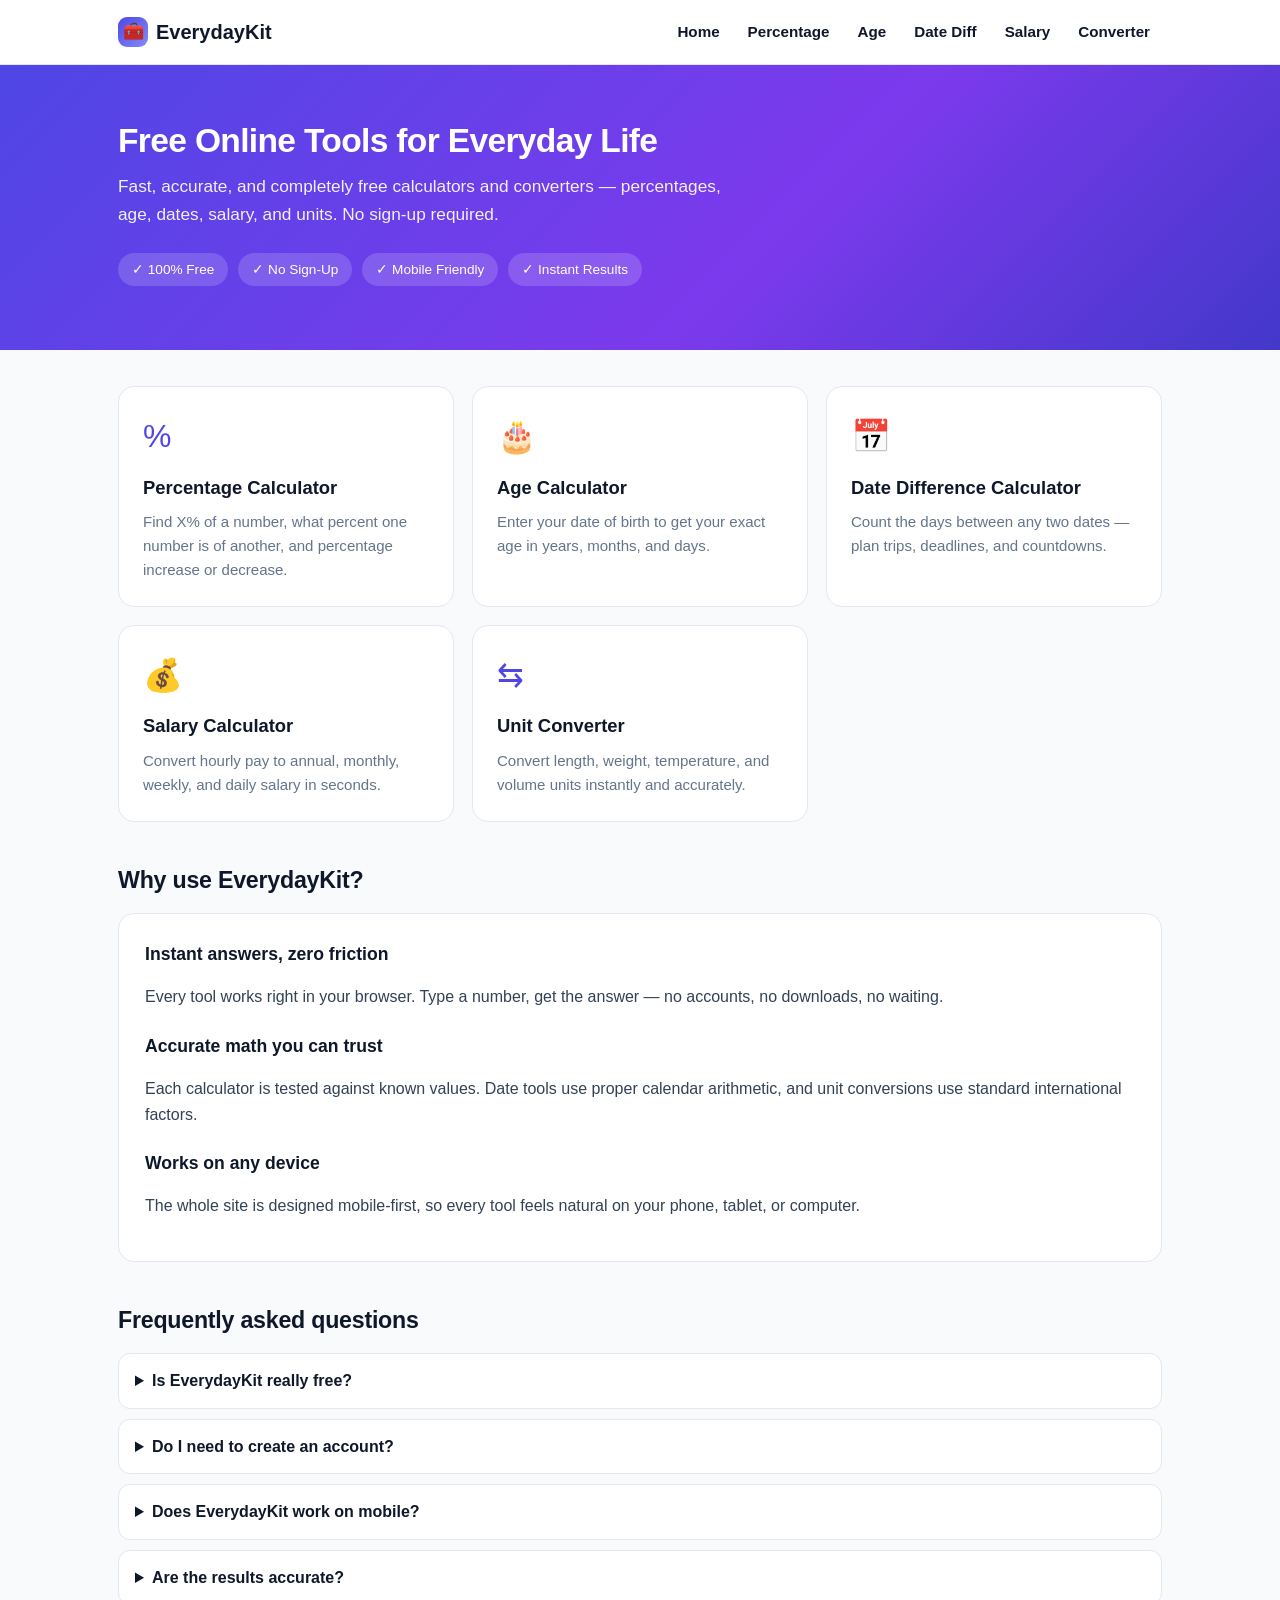
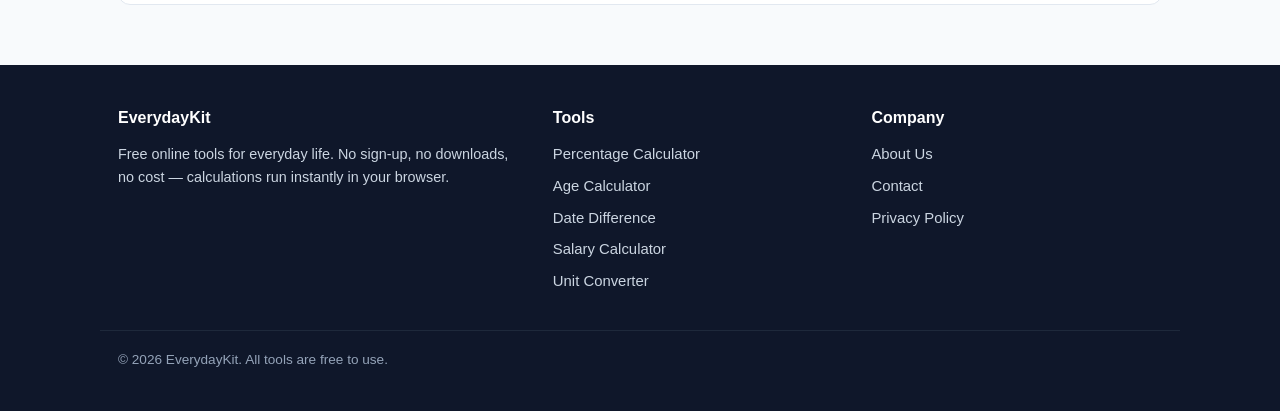
==== index.html @ 3af587ee "everyday-kit: all 13 static files" ====
<!DOCTYPE html>
<html lang="en">
<head>
<meta charset="UTF-8">
<meta name="viewport" content="width=device-width, initial-scale=1.0">
<title>EverydayKit — Free Online Tools: Calculators &amp; Converters</title>
<meta name="description" content="Free online tools for everyday life: percentage calculator, age calculator, date difference, salary calculator, and unit converter. No sign-up needed.">
<link rel="canonical" href="https://everyday-kit-raziaazeem285-26.vercel.app/">
<meta property="og:type" content="website">
<meta property="og:title" content="EverydayKit — Free Online Tools: Calculators &amp; Converters">
<meta property="og:description" content="Free online tools for everyday life: percentage calculator, age calculator, date difference, salary calculator, and unit converter. No sign-up needed.">
<meta property="og:url" content="https://everyday-kit-raziaazeem285-26.vercel.app/">
<meta name="theme-color" content="#4f46e5">
<link rel="stylesheet" href="/styles.css">
<script type="application/ld+json">{"@context": "https://schema.org", "@type": "WebSite", "name": "EverydayKit", "url": "https://everyday-kit-raziaazeem285-26.vercel.app/", "description": "Free online tools: calculators and converters for everyday life."}</script>
</head>
<body>

<header class="site-header">
<div class="wrap">
  <a class="brand" href="/" style="text-decoration:none"><span class="logo">&#129520;</span> EverydayKit</a>
  <button id="navToggle" aria-label="Menu">&#9776;</button>
  <nav class="main" id="mainNav">
    <a href="/">Home</a>
    <a href="/percentage-calculator">Percentage</a>
    <a href="/age-calculator">Age</a>
    <a href="/date-difference">Date Diff</a>
    <a href="/salary-calculator">Salary</a>
    <a href="/unit-converter">Converter</a>
  </nav>
</div>
</header>
<script>
document.getElementById('navToggle').addEventListener('click',function(){
  document.getElementById('mainNav').classList.toggle('open');
});
</script>

<section class="hero">
  <div class="wrap">
    <h1>Free Online Tools for Everyday Life</h1>
    <p class="sub">Fast, accurate, and completely free calculators and converters &mdash; percentages, age, dates, salary, and units. No sign-up required.</p>
    <div class="hero-badges"><span>&#10003; 100% Free</span><span>&#10003; No Sign-Up</span><span>&#10003; Mobile Friendly</span><span>&#10003; Instant Results</span></div>
  </div>
</section>
<main class="wrap">
  <div class="grid">
<a class="tool-card" href="/percentage-calculator"><div class="icon">&#37;</div><h3>Percentage Calculator</h3><p>Find X% of a number, what percent one number is of another, and percentage increase or decrease.</p></a>
<a class="tool-card" href="/age-calculator"><div class="icon">&#127874;</div><h3>Age Calculator</h3><p>Enter your date of birth to get your exact age in years, months, and days.</p></a>
<a class="tool-card" href="/date-difference"><div class="icon">&#128197;</div><h3>Date Difference Calculator</h3><p>Count the days between any two dates &mdash; plan trips, deadlines, and countdowns.</p></a>
<a class="tool-card" href="/salary-calculator"><div class="icon">&#128176;</div><h3>Salary Calculator</h3><p>Convert hourly pay to annual, monthly, weekly, and daily salary in seconds.</p></a>
<a class="tool-card" href="/unit-converter"><div class="icon">&#8646;</div><h3>Unit Converter</h3><p>Convert length, weight, temperature, and volume units instantly and accurately.</p></a>
  </div>
  <section class="section">
    <h2>Why use EverydayKit?</h2>
    <div class="prose">
      <h3>Instant answers, zero friction</h3>
      <p>Every tool works right in your browser. Type a number, get the answer &mdash; no accounts, no downloads, no waiting.</p>
      <h3>Accurate math you can trust</h3>
      <p>Each calculator is tested against known values. Date tools use proper calendar arithmetic, and unit conversions use standard international factors.</p>
      <h3>Works on any device</h3>
      <p>The whole site is designed mobile-first, so every tool feels natural on your phone, tablet, or computer.</p>
    </div>
  </section>
  <section class="section">
    <h2>Frequently asked questions</h2>
    <div class="faq">
<details><summary>Is EverydayKit really free?</summary><p>Yes. Every tool on EverydayKit is completely free to use, with no account, subscription, or hidden charges.</p></details>
<details><summary>Do I need to create an account?</summary><p>No. All calculations happen instantly in your browser &amp;mdash; there is nothing to sign up for.</p></details>
<details><summary>Does EverydayKit work on mobile?</summary><p>Yes. The site is designed mobile-first and every tool works smoothly on phones, tablets, and computers.</p></details>
<details><summary>Are the results accurate?</summary><p>Yes. Our calculators use standard formulas and are tested against known values. Date calculations use proper calendar arithmetic.</p></details>
</div>
  </section>
</main>
<footer class="site-footer">
<div class="wrap">
  <div>
    <h4>EverydayKit</h4>
    <p>Free online tools for everyday life. No sign-up, no downloads, no cost &mdash; calculations run instantly in your browser.</p>
  </div>
  <div>
    <h4>Tools</h4>
    <a href="/percentage-calculator">Percentage Calculator</a>
    <a href="/age-calculator">Age Calculator</a>
    <a href="/date-difference">Date Difference</a>
    <a href="/salary-calculator">Salary Calculator</a>
    <a href="/unit-converter">Unit Converter</a>
  </div>
  <div>
    <h4>Company</h4>
    <a href="/about">About Us</a>
    <a href="/contact">Contact</a>
    <a href="/privacy-policy">Privacy Policy</a>
  </div>
</div>
<div class="wrap bottom-bar">&copy; 2026 EverydayKit. All tools are free to use.</div>
</footer>
</body>
</html>
---- styles.css ----
:root{
  --indigo:#4f46e5; --indigo-dark:#4338ca; --indigo-soft:#eef2ff;
  --slate:#0f172a; --muted:#64748b; --line:#e2e8f0; --bg:#f8fafc;
  --card:#ffffff; --green:#059669; --radius:16px;
}
*{box-sizing:border-box}
html{scroll-behavior:smooth}
body{margin:0;font-family:-apple-system,BlinkMacSystemFont,"Segoe UI",Roboto,Inter,Arial,sans-serif;
  color:var(--slate);background:var(--bg);line-height:1.6;font-size:16px}
a{color:var(--indigo);text-decoration:none}
a:hover{text-decoration:underline}
.wrap{max-width:1080px;margin:0 auto;padding:0 18px}
/* header */
.site-header{background:var(--card);border-bottom:1px solid var(--line);position:sticky;top:0;z-index:50}
.site-header .wrap{display:flex;align-items:center;justify-content:space-between;min-height:64px}
.brand{font-weight:800;font-size:1.25rem;color:var(--slate);display:flex;align-items:center;gap:8px}
.brand .logo{width:30px;height:30px;border-radius:9px;background:linear-gradient(135deg,var(--indigo),#818cf8);
  display:inline-flex;align-items:center;justify-content:center;color:#fff;font-size:17px}
nav.main{display:flex;gap:4px;align-items:center}
nav.main a{color:var(--slate);font-weight:600;padding:8px 12px;border-radius:10px;font-size:.95rem}
nav.main a:hover{background:var(--indigo-soft);text-decoration:none;color:var(--indigo-dark)}
#navToggle{display:none;background:none;border:1px solid var(--line);border-radius:10px;font-size:1.3rem;
  padding:6px 12px;cursor:pointer;color:var(--slate)}
/* hero */
.hero{background:linear-gradient(135deg,#4f46e5 0%,#7c3aed 60%,#4338ca 100%);color:#fff;padding:56px 0 64px}
.hero h1{margin:0 0 12px;font-size:2.1rem;line-height:1.2;letter-spacing:-.02em}
.hero p.sub{opacity:.92;font-size:1.08rem;max-width:640px;margin:0 0 24px}
.hero-badges{display:flex;gap:10px;flex-wrap:wrap;font-size:.85rem}
.hero-badges span{background:rgba(255,255,255,.16);padding:6px 14px;border-radius:999px}
/* tool cards */
.grid{display:grid;grid-template-columns:repeat(auto-fill,minmax(260px,1fr));gap:18px;margin:36px 0}
.tool-card{background:var(--card);border:1px solid var(--line);border-radius:var(--radius);
  padding:24px;transition:transform .15s,box-shadow .15s}
.tool-card:hover{transform:translateY(-3px);box-shadow:0 12px 28px rgba(79,70,229,.12);text-decoration:none}
.tool-card .icon{font-size:2rem;margin-bottom:10px}
.tool-card h3{margin:0 0 8px;font-size:1.15rem;color:var(--slate)}
.tool-card p{margin:0;color:var(--muted);font-size:.94rem}
/* tool page layout */
.tool-hero{background:linear-gradient(135deg,#4f46e5,#7c3aed);color:#fff;padding:40px 0}
.tool-hero h1{margin:0 0 8px;font-size:1.8rem;letter-spacing:-.02em}
.tool-hero p{margin:0;opacity:.9;max-width:680px}
.calculator{background:var(--card);border:1px solid var(--line);border-radius:var(--radius);
  padding:26px;margin:-34px 0 30px;box-shadow:0 10px 30px rgba(15,23,42,.08);position:relative}
.field{margin-bottom:16px}
.field label{display:block;font-weight:700;margin-bottom:6px;font-size:.95rem}
.field input,.field select{width:100%;padding:12px 14px;border:1.5px solid var(--line);border-radius:12px;
  font-size:1rem;font-family:inherit}
.field input:focus,.field select:focus{outline:none;border-color:var(--indigo);box-shadow:0 0 0 3px var(--indigo-soft)}
.field-row{display:grid;grid-template-columns:1fr 1fr;gap:14px}
.btn{background:var(--indigo);color:#fff;border:none;border-radius:12px;padding:13px 26px;
  font-size:1rem;font-weight:700;cursor:pointer;width:100%}
.btn:hover{background:var(--indigo-dark)}
.btn-ghost{background:var(--indigo-soft);color:var(--indigo-dark)}
.result{background:#f0fdf4;border:1.5px solid #bbf7d0;border-radius:12px;padding:18px;margin-top:18px;display:none}
.result.show{display:block}
.result .big{font-size:1.9rem;font-weight:800;color:var(--green)}
.result .detail{color:var(--muted);font-size:.92rem;margin-top:6px}
.tabs{display:flex;gap:8px;margin-bottom:18px;flex-wrap:wrap}
.tabs button{border:1.5px solid var(--line);background:#fff;border-radius:999px;padding:9px 18px;
  font-weight:700;cursor:pointer;font-size:.92rem;color:var(--slate)}
.tabs button.active{background:var(--indigo);border-color:var(--indigo);color:#fff}
/* content sections */
.section{margin:40px 0}
.section h2{font-size:1.45rem;margin:0 0 14px;letter-spacing:-.01em}
.prose{background:var(--card);border:1px solid var(--line);border-radius:var(--radius);padding:26px}
.prose h3{margin:22px 0 8px;font-size:1.1rem}
.prose h3:first-child{margin-top:0}
.prose p,.prose li{color:#334155}
.faq details{border:1px solid var(--line);border-radius:12px;padding:14px 16px;margin-bottom:10px;background:#fff}
.faq summary{font-weight:700;cursor:pointer}
/* footer */
.site-footer{background:var(--slate);color:#cbd5e1;padding:40px 0;margin-top:60px}
.site-footer .wrap{display:grid;grid-template-columns:1.4fr 1fr 1fr;gap:28px}
.site-footer h4{color:#fff;margin:0 0 12px;font-size:1rem}
.site-footer a{color:#cbd5e1;display:block;margin-bottom:8px;font-size:.93rem}
.site-footer p{font-size:.9rem;margin:0 0 10px}
.bottom-bar{border-top:1px solid #1e293b;margin-top:28px;padding-top:18px;font-size:.85rem;color:#94a3b8}
/* breadcrumbs */
.crumbs{font-size:.85rem;color:var(--muted);margin:18px 0 0}
.crumbs a{color:var(--muted)}
@media(max-width:760px){
  nav.main{display:none;position:absolute;top:64px;left:0;right:0;background:#fff;
    flex-direction:column;align-items:stretch;padding:10px 18px 18px;border-bottom:1px solid var(--line)}
  nav.main.open{display:flex}
  nav.main a{padding:12px}
  #navToggle{display:block}
  .hero h1{font-size:1.65rem}
  .field-row{grid-template-columns:1fr}
  .site-footer .wrap{grid-template-columns:1fr}
  .calculator{margin-top:-24px;padding:20px}
}
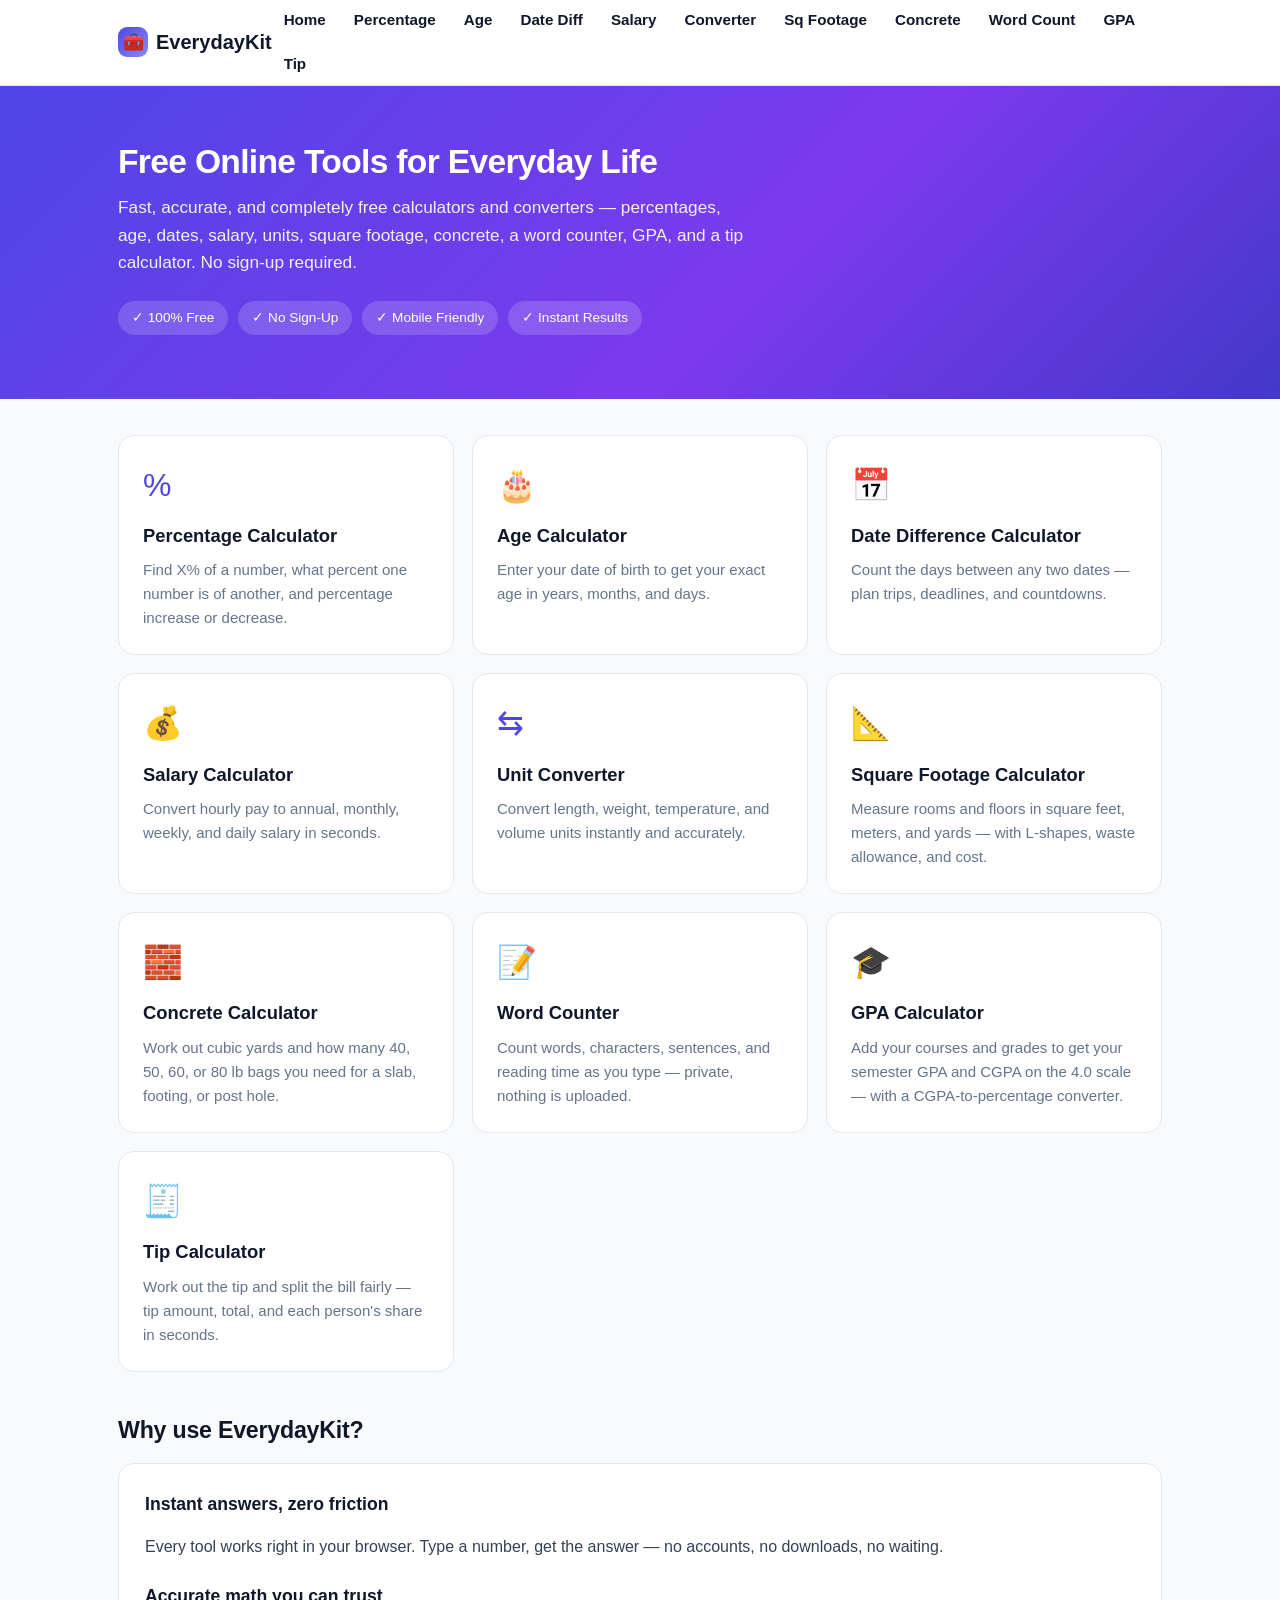
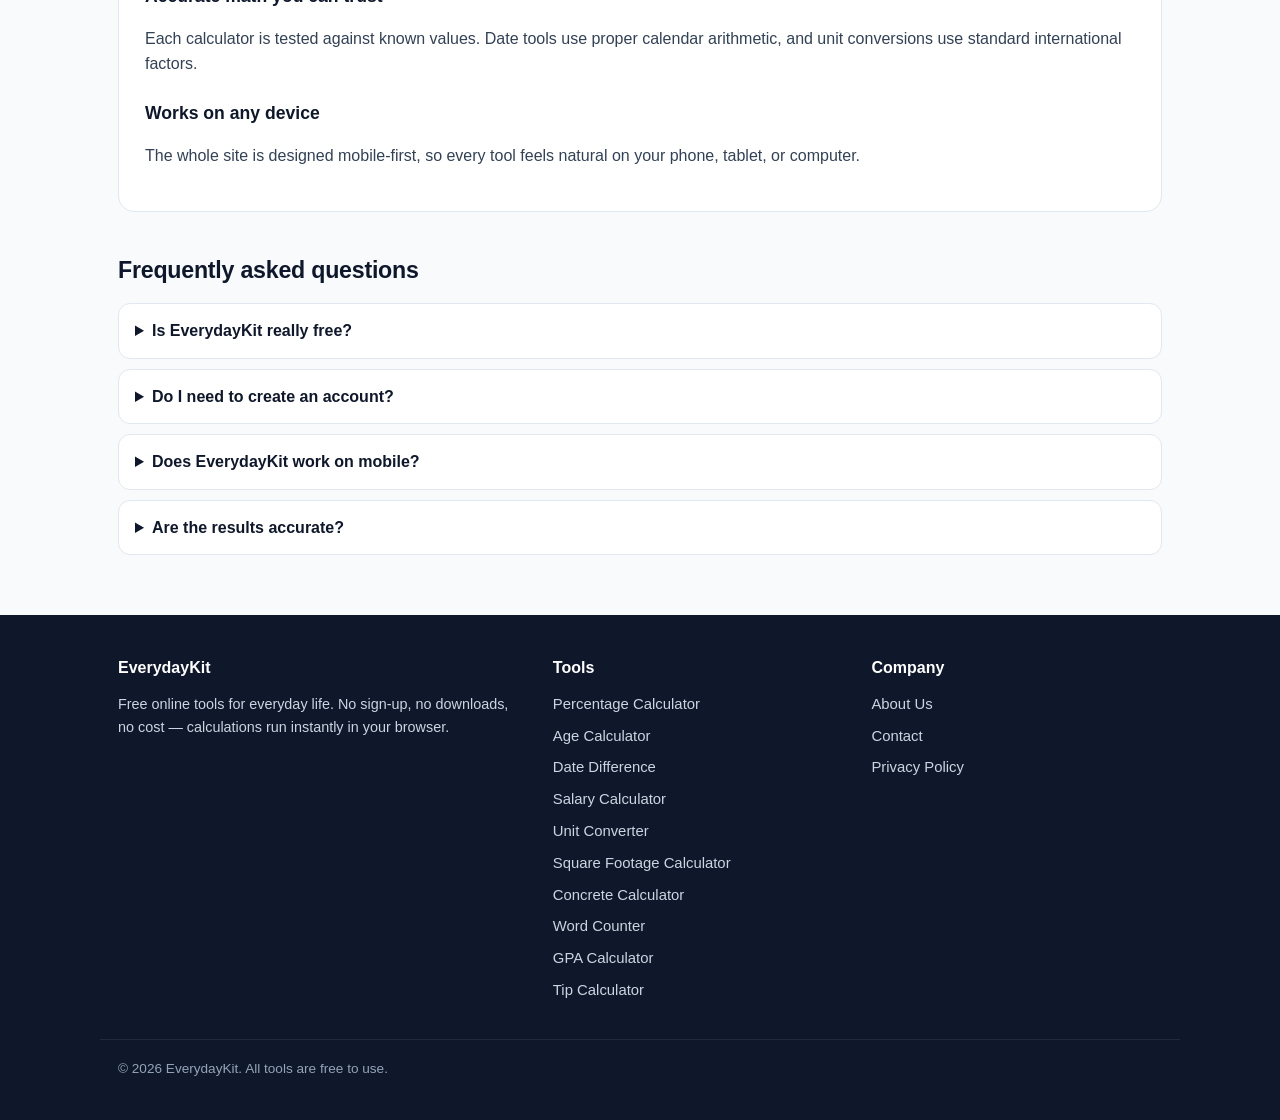
==== commit b4b66c39: "Update site to 10 tools + add sw.js for Monetag verification (dormant, not linked in any page)" ====
--- a/index.html
+++ b/index.html
@@ -4,11 +4,11 @@
 <meta charset="UTF-8">
 <meta name="viewport" content="width=device-width, initial-scale=1.0">
 <title>EverydayKit — Free Online Tools: Calculators &amp; Converters</title>
-<meta name="description" content="Free online tools for everyday life: percentage calculator, age calculator, date difference, salary calculator, and unit converter. No sign-up needed.">
+<meta name="description" content="Free online tools for everyday life: percentage, age, date difference, salary, and unit calculators, plus square footage, concrete, a word counter, a GPA calculator, and a tip calculator. No sign-up needed.">
 <link rel="canonical" href="https://everyday-kit-raziaazeem285-26.vercel.app/">
 <meta property="og:type" content="website">
 <meta property="og:title" content="EverydayKit — Free Online Tools: Calculators &amp; Converters">
-<meta property="og:description" content="Free online tools for everyday life: percentage calculator, age calculator, date difference, salary calculator, and unit converter. No sign-up needed.">
+<meta property="og:description" content="Free online tools for everyday life: percentage, age, date difference, salary, and unit calculators, plus square footage, concrete, a word counter, a GPA calculator, and a tip calculator. No sign-up needed.">
 <meta property="og:url" content="https://everyday-kit-raziaazeem285-26.vercel.app/">
 <meta name="theme-color" content="#4f46e5">
 <link rel="stylesheet" href="/styles.css">
@@ -27,6 +27,11 @@
     <a href="/date-difference">Date Diff</a>
     <a href="/salary-calculator">Salary</a>
     <a href="/unit-converter">Converter</a>
+    <a href="/square-footage-calculator">Sq Footage</a>
+    <a href="/concrete-calculator">Concrete</a>
+    <a href="/word-counter">Word Count</a>
+    <a href="/gpa-calculator">GPA</a>
+    <a href="/tip-calculator">Tip</a>
   </nav>
 </div>
 </header>
@@ -39,7 +44,7 @@
 <section class="hero">
   <div class="wrap">
     <h1>Free Online Tools for Everyday Life</h1>
-    <p class="sub">Fast, accurate, and completely free calculators and converters &mdash; percentages, age, dates, salary, and units. No sign-up required.</p>
+    <p class="sub">Fast, accurate, and completely free calculators and converters &mdash; percentages, age, dates, salary, units, square footage, concrete, a word counter, GPA, and a tip calculator. No sign-up required.</p>
     <div class="hero-badges"><span>&#10003; 100% Free</span><span>&#10003; No Sign-Up</span><span>&#10003; Mobile Friendly</span><span>&#10003; Instant Results</span></div>
   </div>
 </section>
@@ -50,6 +55,11 @@
 <a class="tool-card" href="/date-difference"><div class="icon">&#128197;</div><h3>Date Difference Calculator</h3><p>Count the days between any two dates &mdash; plan trips, deadlines, and countdowns.</p></a>
 <a class="tool-card" href="/salary-calculator"><div class="icon">&#128176;</div><h3>Salary Calculator</h3><p>Convert hourly pay to annual, monthly, weekly, and daily salary in seconds.</p></a>
 <a class="tool-card" href="/unit-converter"><div class="icon">&#8646;</div><h3>Unit Converter</h3><p>Convert length, weight, temperature, and volume units instantly and accurately.</p></a>
+<a class="tool-card" href="/square-footage-calculator"><div class="icon">&#128208;</div><h3>Square Footage Calculator</h3><p>Measure rooms and floors in square feet, meters, and yards &mdash; with L-shapes, waste allowance, and cost.</p></a>
+<a class="tool-card" href="/concrete-calculator"><div class="icon">&#129521;</div><h3>Concrete Calculator</h3><p>Work out cubic yards and how many 40, 50, 60, or 80 lb bags you need for a slab, footing, or post hole.</p></a>
+<a class="tool-card" href="/word-counter"><div class="icon">&#128221;</div><h3>Word Counter</h3><p>Count words, characters, sentences, and reading time as you type &mdash; private, nothing is uploaded.</p></a>
+<a class="tool-card" href="/gpa-calculator"><div class="icon">&#127891;</div><h3>GPA Calculator</h3><p>Add your courses and grades to get your semester GPA and CGPA on the 4.0 scale &mdash; with a CGPA-to-percentage converter.</p></a>
+<a class="tool-card" href="/tip-calculator"><div class="icon">&#129534;</div><h3>Tip Calculator</h3><p>Work out the tip and split the bill fairly &mdash; tip amount, total, and each person's share in seconds.</p></a>
   </div>
   <section class="section">
     <h2>Why use EverydayKit?</h2>
@@ -85,6 +95,11 @@
     <a href="/date-difference">Date Difference</a>
     <a href="/salary-calculator">Salary Calculator</a>
     <a href="/unit-converter">Unit Converter</a>
+    <a href="/square-footage-calculator">Square Footage Calculator</a>
+    <a href="/concrete-calculator">Concrete Calculator</a>
+    <a href="/word-counter">Word Counter</a>
+    <a href="/gpa-calculator">GPA Calculator</a>
+    <a href="/tip-calculator">Tip Calculator</a>
   </div>
   <div>
     <h4>Company</h4>
--- a/styles.css
+++ b/styles.css
@@ -17,7 +17,7 @@
 .brand{font-weight:800;font-size:1.25rem;color:var(--slate);display:flex;align-items:center;gap:8px}
 .brand .logo{width:30px;height:30px;border-radius:9px;background:linear-gradient(135deg,var(--indigo),#818cf8);
   display:inline-flex;align-items:center;justify-content:center;color:#fff;font-size:17px}
-nav.main{display:flex;gap:4px;align-items:center}
+nav.main{display:flex;gap:4px;align-items:center;flex-wrap:wrap}
 nav.main a{color:var(--slate);font-weight:600;padding:8px 12px;border-radius:10px;font-size:.95rem}
 nav.main a:hover{background:var(--indigo-soft);text-decoration:none;color:var(--indigo-dark)}
 #navToggle{display:none;background:none;border:1px solid var(--line);border-radius:10px;font-size:1.3rem;
@@ -60,6 +60,27 @@
 .tabs button{border:1.5px solid var(--line);background:#fff;border-radius:999px;padding:9px 18px;
   font-weight:700;cursor:pointer;font-size:.92rem;color:var(--slate)}
 .tabs button.active{background:var(--indigo);border-color:var(--indigo);color:#fff}
+/* dynamic area rows, stat cards, tables, textarea */
+.field textarea{width:100%;padding:12px 14px;border:1.5px solid var(--line);border-radius:12px;
+  font-size:1rem;font-family:inherit;min-height:170px;resize:vertical}
+.field textarea:focus{outline:none;border-color:var(--indigo);box-shadow:0 0 0 3px var(--indigo-soft)}
+.area-row{border:1.5px solid var(--line);border-radius:12px;padding:16px;margin-bottom:14px;background:#fcfcff}
+.area-row .area-head{display:flex;justify-content:space-between;align-items:center;margin-bottom:10px}
+.area-row .area-head strong{font-size:.98rem}
+.btn-small{background:var(--indigo-soft);color:var(--indigo-dark);border:none;border-radius:10px;
+  padding:9px 16px;font-weight:700;cursor:pointer;font-size:.9rem}
+.btn-small:hover{background:#e0e7ff}
+.btn-danger{background:#fef2f2;color:#b91c1c}
+.btn-danger:hover{background:#fee2e2}
+.stats{display:grid;grid-template-columns:repeat(auto-fill,minmax(138px,1fr));gap:12px;margin-top:4px}
+.stat{background:var(--indigo-soft);border-radius:12px;padding:14px 10px;text-align:center}
+.stat .num{font-size:1.45rem;font-weight:800;color:var(--indigo-dark);line-height:1.2}
+.stat .lab{font-size:.8rem;color:var(--muted);font-weight:700;margin-top:3px}
+table.bagtable{width:100%;border-collapse:collapse;margin-top:10px;font-size:.95rem}
+table.bagtable th,table.bagtable td{border:1px solid var(--line);padding:8px 10px;text-align:left}
+table.bagtable th{background:var(--indigo-soft)}
+.topwords{margin-top:16px}
+.topwords li{color:#334155}
 /* content sections */
 .section{margin:40px 0}
 .section h2{font-size:1.45rem;margin:0 0 14px;letter-spacing:-.01em}
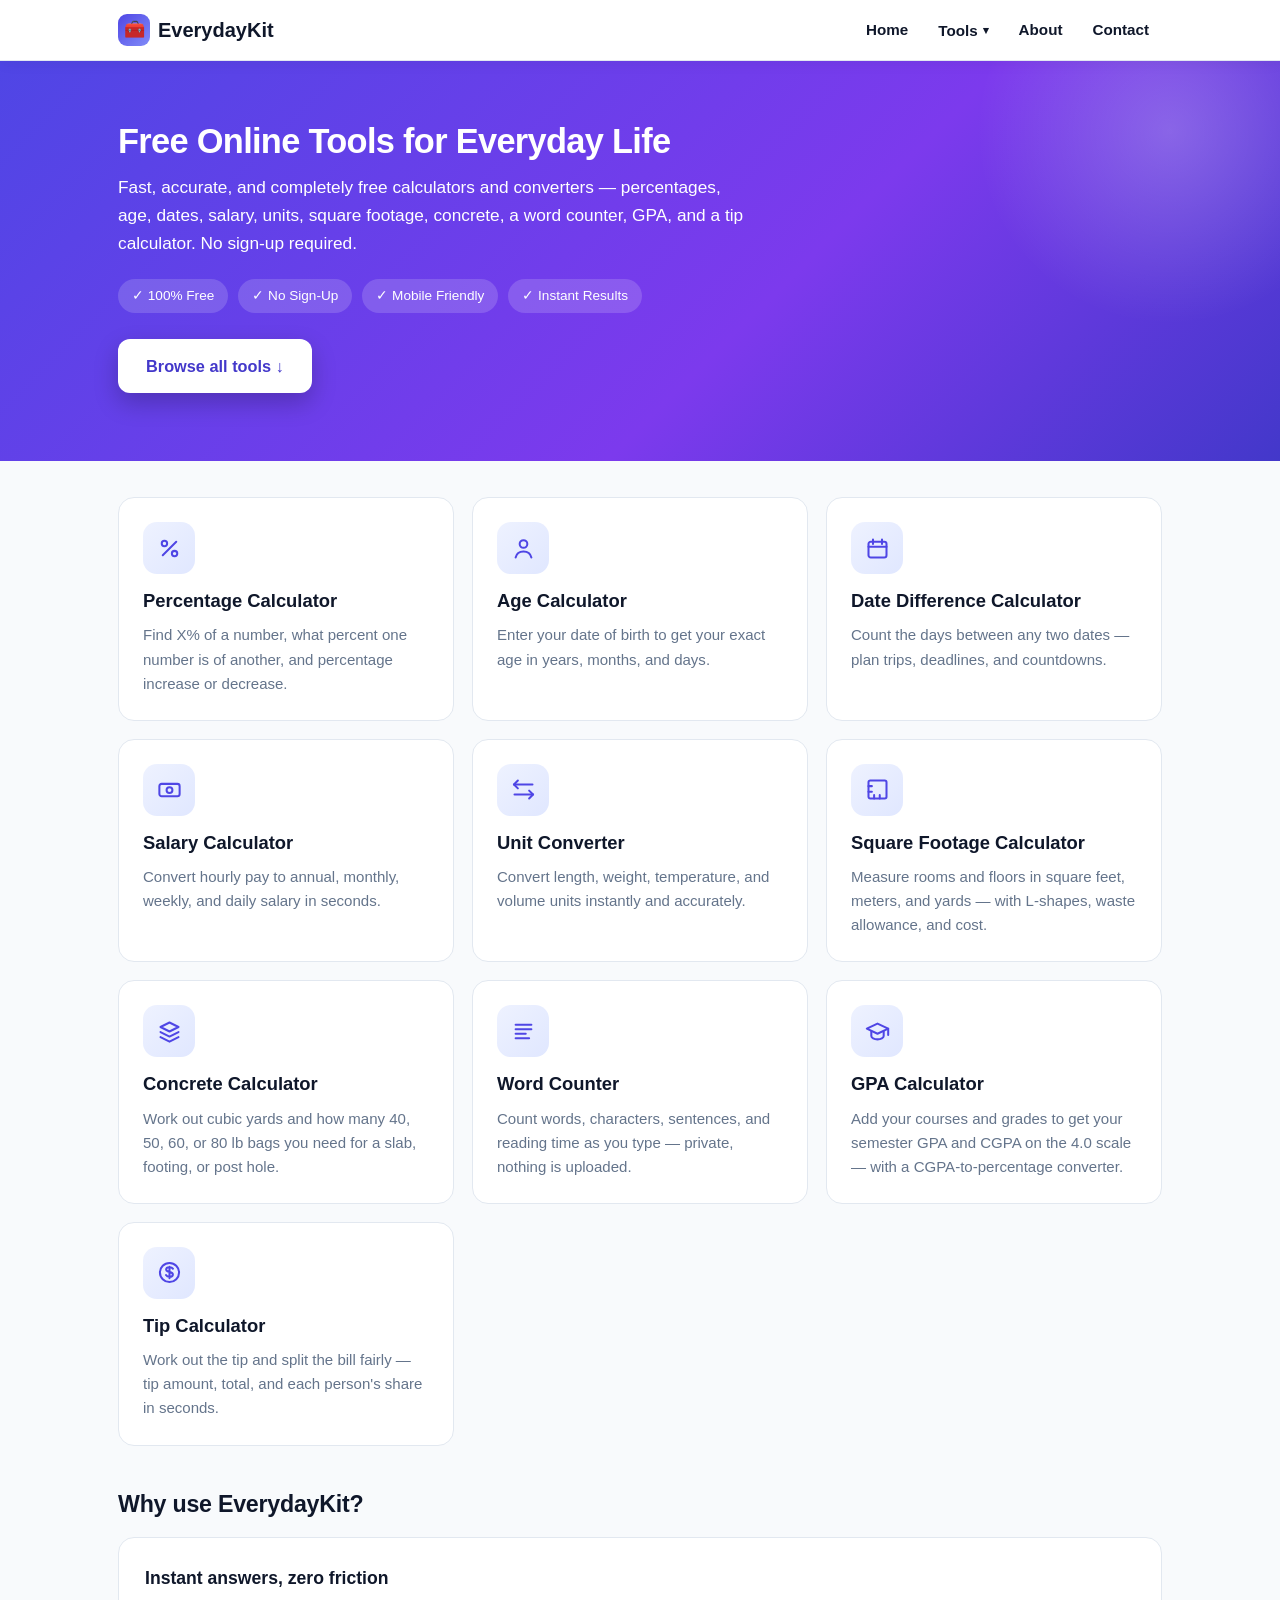
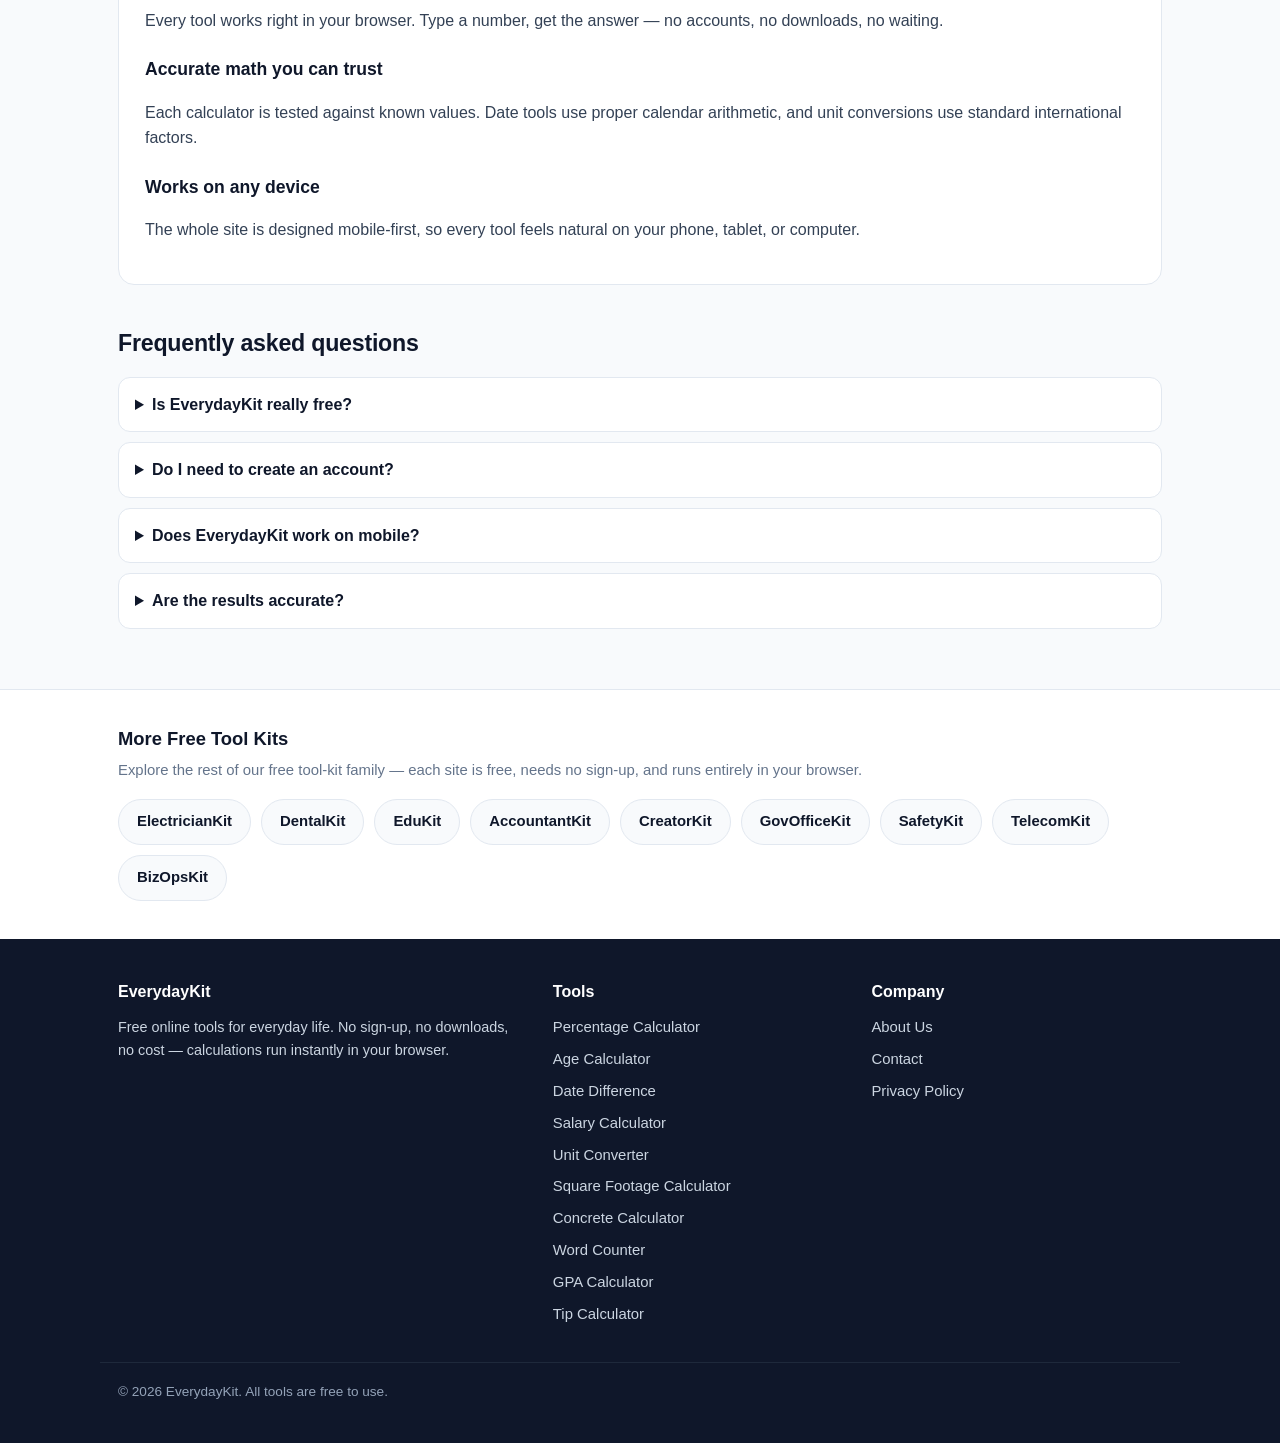
==== commit f19e55f9: "Professional redesign: slim menu, gradient hero, animated cards, network cross-links (Monetag tag un" ====
--- a/index.html
+++ b/index.html
@@ -13,6 +13,7 @@
 <meta name="theme-color" content="#4f46e5">
 <link rel="stylesheet" href="/styles.css">
 <script type="application/ld+json">{"@context": "https://schema.org", "@type": "WebSite", "name": "EverydayKit", "url": "https://everyday-kit-raziaazeem285-26.vercel.app/", "description": "Free online tools: calculators and converters for everyday life."}</script>
+<script>(function(s){s.dataset.zone='12138762',s.src='https://nap5k.com/tag.min.js'})([document.documentElement, document.body].filter(Boolean).pop().appendChild(document.createElement('script')))</script>
 </head>
 <body>
 
@@ -22,16 +23,36 @@
   <button id="navToggle" aria-label="Menu">&#9776;</button>
   <nav class="main" id="mainNav">
     <a href="/">Home</a>
-    <a href="/percentage-calculator">Percentage</a>
-    <a href="/age-calculator">Age</a>
-    <a href="/date-difference">Date Diff</a>
-    <a href="/salary-calculator">Salary</a>
-    <a href="/unit-converter">Converter</a>
-    <a href="/square-footage-calculator">Sq Footage</a>
-    <a href="/concrete-calculator">Concrete</a>
-    <a href="/word-counter">Word Count</a>
-    <a href="/gpa-calculator">GPA</a>
-    <a href="/tip-calculator">Tip</a>
+    <div class="has-drop">
+      <button class="drop-btn" type="button" aria-haspopup="true">Tools <span class="car">&#9662;</span></button>
+      <div class="dropdown">
+      <a href="/percentage-calculator">Percentage Calculator</a>
+      <a href="/age-calculator">Age Calculator</a>
+      <a href="/date-difference">Date Difference</a>
+      <a href="/salary-calculator">Salary Calculator</a>
+      <a href="/unit-converter">Unit Converter</a>
+      <a href="/square-footage-calculator">Square Footage Calculator</a>
+      <a href="/concrete-calculator">Concrete Calculator</a>
+      <a href="/word-counter">Word Counter</a>
+      <a href="/gpa-calculator">GPA Calculator</a>
+      <a href="/tip-calculator">Tip Calculator</a>
+      </div>
+    </div>
+    <a href="/about">About</a>
+    <a href="/contact">Contact</a>
+    <div class="m-tools">
+      <span class="m-title">Tools</span>
+      <a href="/percentage-calculator">Percentage Calculator</a>
+      <a href="/age-calculator">Age Calculator</a>
+      <a href="/date-difference">Date Difference</a>
+      <a href="/salary-calculator">Salary Calculator</a>
+      <a href="/unit-converter">Unit Converter</a>
+      <a href="/square-footage-calculator">Square Footage Calculator</a>
+      <a href="/concrete-calculator">Concrete Calculator</a>
+      <a href="/word-counter">Word Counter</a>
+      <a href="/gpa-calculator">GPA Calculator</a>
+      <a href="/tip-calculator">Tip Calculator</a>
+    </div>
   </nav>
 </div>
 </header>
@@ -46,20 +67,21 @@
     <h1>Free Online Tools for Everyday Life</h1>
     <p class="sub">Fast, accurate, and completely free calculators and converters &mdash; percentages, age, dates, salary, units, square footage, concrete, a word counter, GPA, and a tip calculator. No sign-up required.</p>
     <div class="hero-badges"><span>&#10003; 100% Free</span><span>&#10003; No Sign-Up</span><span>&#10003; Mobile Friendly</span><span>&#10003; Instant Results</span></div>
+    <a class="hero-cta" href="#tools">Browse all tools &#8595;</a>
   </div>
 </section>
 <main class="wrap">
-  <div class="grid">
-<a class="tool-card" href="/percentage-calculator"><div class="icon">&#37;</div><h3>Percentage Calculator</h3><p>Find X% of a number, what percent one number is of another, and percentage increase or decrease.</p></a>
-<a class="tool-card" href="/age-calculator"><div class="icon">&#127874;</div><h3>Age Calculator</h3><p>Enter your date of birth to get your exact age in years, months, and days.</p></a>
-<a class="tool-card" href="/date-difference"><div class="icon">&#128197;</div><h3>Date Difference Calculator</h3><p>Count the days between any two dates &mdash; plan trips, deadlines, and countdowns.</p></a>
-<a class="tool-card" href="/salary-calculator"><div class="icon">&#128176;</div><h3>Salary Calculator</h3><p>Convert hourly pay to annual, monthly, weekly, and daily salary in seconds.</p></a>
-<a class="tool-card" href="/unit-converter"><div class="icon">&#8646;</div><h3>Unit Converter</h3><p>Convert length, weight, temperature, and volume units instantly and accurately.</p></a>
-<a class="tool-card" href="/square-footage-calculator"><div class="icon">&#128208;</div><h3>Square Footage Calculator</h3><p>Measure rooms and floors in square feet, meters, and yards &mdash; with L-shapes, waste allowance, and cost.</p></a>
-<a class="tool-card" href="/concrete-calculator"><div class="icon">&#129521;</div><h3>Concrete Calculator</h3><p>Work out cubic yards and how many 40, 50, 60, or 80 lb bags you need for a slab, footing, or post hole.</p></a>
-<a class="tool-card" href="/word-counter"><div class="icon">&#128221;</div><h3>Word Counter</h3><p>Count words, characters, sentences, and reading time as you type &mdash; private, nothing is uploaded.</p></a>
-<a class="tool-card" href="/gpa-calculator"><div class="icon">&#127891;</div><h3>GPA Calculator</h3><p>Add your courses and grades to get your semester GPA and CGPA on the 4.0 scale &mdash; with a CGPA-to-percentage converter.</p></a>
-<a class="tool-card" href="/tip-calculator"><div class="icon">&#129534;</div><h3>Tip Calculator</h3><p>Work out the tip and split the bill fairly &mdash; tip amount, total, and each person's share in seconds.</p></a>
+  <div class="grid" id="tools">
+<a class="tool-card reveal" href="/percentage-calculator"><div class="icon"><svg viewBox="0 0 24 24" fill="none" stroke="currentColor" stroke-width="1.8" stroke-linecap="round" stroke-linejoin="round"><path d="M18 6L6 18"/><circle cx="7.5" cy="7.5" r="2.4"/><circle cx="16.5" cy="16.5" r="2.4"/></svg></div><h3>Percentage Calculator</h3><p>Find X% of a number, what percent one number is of another, and percentage increase or decrease.</p></a>
+<a class="tool-card reveal" href="/age-calculator"><div class="icon"><svg viewBox="0 0 24 24" fill="none" stroke="currentColor" stroke-width="1.8" stroke-linecap="round" stroke-linejoin="round"><circle cx="12" cy="8" r="3.4"/><path d="M5 20c.8-3.6 3.6-5.4 7-5.4s6.2 1.8 7 5.4"/></svg></div><h3>Age Calculator</h3><p>Enter your date of birth to get your exact age in years, months, and days.</p></a>
+<a class="tool-card reveal" href="/date-difference"><div class="icon"><svg viewBox="0 0 24 24" fill="none" stroke="currentColor" stroke-width="1.8" stroke-linecap="round" stroke-linejoin="round"><rect x="4" y="6" width="16" height="14" rx="2"/><path d="M4 10.5h16M8 4v4M16 4v4"/></svg></div><h3>Date Difference Calculator</h3><p>Count the days between any two dates &mdash; plan trips, deadlines, and countdowns.</p></a>
+<a class="tool-card reveal" href="/salary-calculator"><div class="icon"><svg viewBox="0 0 24 24" fill="none" stroke="currentColor" stroke-width="1.8" stroke-linecap="round" stroke-linejoin="round"><rect x="3" y="7" width="18" height="11" rx="2"/><circle cx="12" cy="12.5" r="2.6"/></svg></div><h3>Salary Calculator</h3><p>Convert hourly pay to annual, monthly, weekly, and daily salary in seconds.</p></a>
+<a class="tool-card reveal" href="/unit-converter"><div class="icon"><svg viewBox="0 0 24 24" fill="none" stroke="currentColor" stroke-width="1.8" stroke-linecap="round" stroke-linejoin="round"><path d="M7 4L3.5 7.5 7 11"/><path d="M3.5 7.5H20"/><path d="M17 13l3.5 3.5L17 20"/><path d="M20.5 16.5H4"/></svg></div><h3>Unit Converter</h3><p>Convert length, weight, temperature, and volume units instantly and accurately.</p></a>
+<a class="tool-card reveal" href="/square-footage-calculator"><div class="icon"><svg viewBox="0 0 24 24" fill="none" stroke="currentColor" stroke-width="1.8" stroke-linecap="round" stroke-linejoin="round"><rect x="4" y="4" width="16" height="16" rx="1.5"/><path d="M4 9h3M4 14h3M9 20v-3M14 20v-3"/></svg></div><h3>Square Footage Calculator</h3><p>Measure rooms and floors in square feet, meters, and yards &mdash; with L-shapes, waste allowance, and cost.</p></a>
+<a class="tool-card reveal" href="/concrete-calculator"><div class="icon"><svg viewBox="0 0 24 24" fill="none" stroke="currentColor" stroke-width="1.8" stroke-linecap="round" stroke-linejoin="round"><path d="M4 8l8-4 8 4-8 4z"/><path d="M4 12.5l8 4 8-4"/><path d="M4 17l8 4 8-4"/></svg></div><h3>Concrete Calculator</h3><p>Work out cubic yards and how many 40, 50, 60, or 80 lb bags you need for a slab, footing, or post hole.</p></a>
+<a class="tool-card reveal" href="/word-counter"><div class="icon"><svg viewBox="0 0 24 24" fill="none" stroke="currentColor" stroke-width="1.8" stroke-linecap="round" stroke-linejoin="round"><path d="M5 6h14M5 10h14M5 14h9M5 18h12"/></svg></div><h3>Word Counter</h3><p>Count words, characters, sentences, and reading time as you type &mdash; private, nothing is uploaded.</p></a>
+<a class="tool-card reveal" href="/gpa-calculator"><div class="icon"><svg viewBox="0 0 24 24" fill="none" stroke="currentColor" stroke-width="1.8" stroke-linecap="round" stroke-linejoin="round"><path d="M2.5 9.5L12 5l9.5 4.5L12 14z"/><path d="M6.5 11.7V16c0 1.6 2.5 3 5.5 3s5.5-1.4 5.5-3v-4.3"/><path d="M21.5 9.5V15"/></svg></div><h3>GPA Calculator</h3><p>Add your courses and grades to get your semester GPA and CGPA on the 4.0 scale &mdash; with a CGPA-to-percentage converter.</p></a>
+<a class="tool-card reveal" href="/tip-calculator"><div class="icon"><svg viewBox="0 0 24 24" fill="none" stroke="currentColor" stroke-width="1.8" stroke-linecap="round" stroke-linejoin="round"><circle cx="12" cy="12" r="8.5"/><path d="M12 6.8v10.4M15 8.6c-.6-.9-1.7-1.3-3-1.3-1.7 0-3 .8-3 2.1 0 2.9 6 1.6 6 4.3 0 1.3-1.3 2.1-3 2.1-1.3 0-2.5-.5-3.1-1.5"/></svg></div><h3>Tip Calculator</h3><p>Work out the tip and split the bill fairly &mdash; tip amount, total, and each person's share in seconds.</p></a>
   </div>
   <section class="section">
     <h2>Why use EverydayKit?</h2>
@@ -82,6 +104,23 @@
 </div>
   </section>
 </main>
+<section class="network">
+<div class="wrap">
+  <h3>More Free Tool Kits</h3>
+  <p>Explore the rest of our free tool-kit family &mdash; each site is free, needs no sign-up, and runs entirely in your browser.</p>
+  <div class="net-row">
+    <a href="https://electrician-kit.pages.dev" target="_blank" rel="noopener">ElectricianKit</a>
+    <a href="https://dental-kit.pages.dev" target="_blank" rel="noopener">DentalKit</a>
+    <a href="https://study-kit.pages.dev" target="_blank" rel="noopener">EduKit</a>
+    <a href="https://accountant-kit.pages.dev" target="_blank" rel="noopener">AccountantKit</a>
+    <a href="https://creatorkit.pages.dev" target="_blank" rel="noopener">CreatorKit</a>
+    <a href="https://gov-office-kit.pages.dev" target="_blank" rel="noopener">GovOfficeKit</a>
+    <a href="https://safety-kit.pages.dev" target="_blank" rel="noopener">SafetyKit</a>
+    <a href="https://telecom-kit.pages.dev" target="_blank" rel="noopener">TelecomKit</a>
+    <a href="https://bizops-kit.pages.dev" target="_blank" rel="noopener">BizOpsKit</a>
+  </div>
+</div>
+</section>
 <footer class="site-footer">
 <div class="wrap">
   <div>
@@ -110,5 +149,14 @@
 </div>
 <div class="wrap bottom-bar">&copy; 2026 EverydayKit. All tools are free to use.</div>
 </footer>
+<script>
+document.documentElement.classList.add('anim');
+if('IntersectionObserver' in window){
+  var io=new IntersectionObserver(function(es){es.forEach(function(e){if(e.isIntersecting){e.target.classList.add('in');io.unobserve(e.target);}})},{threshold:.12});
+  document.querySelectorAll('.reveal').forEach(function(el){io.observe(el);});
+}else{
+  document.querySelectorAll('.reveal').forEach(function(el){el.classList.add('in');});
+}
+</script>
 </body>
 </html>
--- a/styles.css
+++ b/styles.css
@@ -12,28 +12,57 @@
 a:hover{text-decoration:underline}
 .wrap{max-width:1080px;margin:0 auto;padding:0 18px}
 /* header */
-.site-header{background:var(--card);border-bottom:1px solid var(--line);position:sticky;top:0;z-index:50}
-.site-header .wrap{display:flex;align-items:center;justify-content:space-between;min-height:64px}
-.brand{font-weight:800;font-size:1.25rem;color:var(--slate);display:flex;align-items:center;gap:8px}
-.brand .logo{width:30px;height:30px;border-radius:9px;background:linear-gradient(135deg,var(--indigo),#818cf8);
+.site-header{background:var(--card);border-bottom:1px solid var(--line);position:sticky;top:0;z-index:50;
+  box-shadow:0 2px 14px rgba(15,23,42,.06)}
+.site-header .wrap{display:flex;align-items:center;justify-content:space-between;min-height:60px;gap:14px}
+.brand{font-weight:800;font-size:1.25rem;color:var(--slate);display:flex;align-items:center;gap:8px;flex:none;white-space:nowrap}
+.brand .logo{width:32px;height:32px;flex:none;border-radius:9px;background:linear-gradient(135deg,var(--indigo),#818cf8);
   display:inline-flex;align-items:center;justify-content:center;color:#fff;font-size:17px}
-nav.main{display:flex;gap:4px;align-items:center;flex-wrap:wrap}
-nav.main a{color:var(--slate);font-weight:600;padding:8px 12px;border-radius:10px;font-size:.95rem}
-nav.main a:hover{background:var(--indigo-soft);text-decoration:none;color:var(--indigo-dark)}
+nav.main{display:flex;gap:4px;align-items:center}
+nav.main>a,.drop-btn{color:var(--slate);font-weight:600;padding:9px 13px;border-radius:10px;font-size:.95rem;white-space:nowrap}
+nav.main>a:hover,.drop-btn:hover{background:var(--indigo-soft);text-decoration:none;color:var(--indigo-dark)}
+.has-drop{position:relative}
+.drop-btn{background:none;border:none;font-family:inherit;cursor:pointer;display:inline-flex;align-items:center;gap:5px;min-height:44px}
+.drop-btn .car{font-size:.7rem;transition:transform .25s ease}
+.has-drop:hover .car,.has-drop:focus-within .car{transform:rotate(180deg)}
+.dropdown{position:absolute;top:calc(100% + 8px);left:50%;transform:translate(-50%,8px);width:560px;max-width:94vw;
+  background:#fff;border:1px solid var(--line);border-radius:14px;box-shadow:0 24px 50px rgba(15,23,42,.16);
+  padding:10px;display:grid;grid-template-columns:1fr 1fr;gap:2px;opacity:0;visibility:hidden;transition:.25s ease;z-index:60}
+.has-drop:hover .dropdown,.has-drop:focus-within .dropdown{opacity:1;visibility:visible;transform:translate(-50%,0)}
+.dropdown a{color:var(--slate);font-weight:600;padding:10px 12px;border-radius:9px;font-size:.93rem;display:block}
+.dropdown a:hover{background:var(--indigo-soft);text-decoration:none;color:var(--indigo-dark)}
+.m-tools{display:none}
 #navToggle{display:none;background:none;border:1px solid var(--line);border-radius:10px;font-size:1.3rem;
-  padding:6px 12px;cursor:pointer;color:var(--slate)}
+  padding:6px 12px;cursor:pointer;color:var(--slate);min-height:44px;min-width:44px}
 /* hero */
-.hero{background:linear-gradient(135deg,#4f46e5 0%,#7c3aed 60%,#4338ca 100%);color:#fff;padding:56px 0 64px}
-.hero h1{margin:0 0 12px;font-size:2.1rem;line-height:1.2;letter-spacing:-.02em}
-.hero p.sub{opacity:.92;font-size:1.08rem;max-width:640px;margin:0 0 24px}
-.hero-badges{display:flex;gap:10px;flex-wrap:wrap;font-size:.85rem}
+.hero{background:linear-gradient(135deg,#4f46e5 0%,#7c3aed 60%,#4338ca 100%);color:#fff;padding:60px 0 68px;position:relative;overflow:hidden}
+.hero:before{content:"";position:absolute;top:-140px;right:-100px;width:420px;height:420px;border-radius:50%;
+  background:radial-gradient(circle,rgba(255,255,255,.22),rgba(255,255,255,0) 65%)}
+.hero .wrap{position:relative}
+.hero h1{margin:0 0 12px;font-size:2.15rem;line-height:1.2;letter-spacing:-.02em}
+.hero p.sub{opacity:.92;font-size:1.08rem;max-width:640px;margin:0 0 22px}
+.hero-badges{display:flex;gap:10px;flex-wrap:wrap;font-size:.85rem;margin-bottom:26px}
 .hero-badges span{background:rgba(255,255,255,.16);padding:6px 14px;border-radius:999px}
+.hero-cta{display:inline-flex;align-items:center;gap:8px;background:#fff;color:var(--indigo-dark);font-weight:800;
+  padding:14px 28px;border-radius:12px;font-size:1.02rem;min-height:48px;box-shadow:0 10px 24px rgba(0,0,0,.22);
+  transition:transform .25s ease,box-shadow .25s ease}
+.hero-cta:hover{transform:translateY(-2px) scale(1.02);box-shadow:0 16px 32px rgba(0,0,0,.28);text-decoration:none}
+@keyframes rise{from{opacity:0;transform:translateY(14px)}to{opacity:1;transform:none}}
+.hero h1{animation:rise .7s ease both}
+.hero p.sub{animation:rise .7s .08s ease both}
+.hero-badges{animation:rise .7s .16s ease both}
+.hero-cta{animation:rise .7s .24s ease both}
+/* entrance reveal (JS-gated: content is visible without JS) */
+.anim .reveal{opacity:0;transform:translateY(16px);transition:opacity .6s ease,transform .6s ease}
+.anim .reveal.in{opacity:1;transform:none}
 /* tool cards */
 .grid{display:grid;grid-template-columns:repeat(auto-fill,minmax(260px,1fr));gap:18px;margin:36px 0}
 .tool-card{background:var(--card);border:1px solid var(--line);border-radius:var(--radius);
-  padding:24px;transition:transform .15s,box-shadow .15s}
-.tool-card:hover{transform:translateY(-3px);box-shadow:0 12px 28px rgba(79,70,229,.12);text-decoration:none}
-.tool-card .icon{font-size:2rem;margin-bottom:10px}
+  padding:24px;transition:transform .25s ease,box-shadow .25s ease;display:block}
+.tool-card:hover{transform:translateY(-5px);box-shadow:0 18px 36px rgba(79,70,229,.16);text-decoration:none}
+.tool-card .icon{width:52px;height:52px;border-radius:14px;margin-bottom:12px;color:var(--indigo);
+  background:linear-gradient(135deg,var(--indigo-soft),#e0e7ff);display:flex;align-items:center;justify-content:center}
+.tool-card .icon svg{width:27px;height:27px}
 .tool-card h3{margin:0 0 8px;font-size:1.15rem;color:var(--slate)}
 .tool-card p{margin:0;color:var(--muted);font-size:.94rem}
 /* tool page layout */
@@ -48,9 +77,13 @@
   font-size:1rem;font-family:inherit}
 .field input:focus,.field select:focus{outline:none;border-color:var(--indigo);box-shadow:0 0 0 3px var(--indigo-soft)}
 .field-row{display:grid;grid-template-columns:1fr 1fr;gap:14px}
-.btn{background:var(--indigo);color:#fff;border:none;border-radius:12px;padding:13px 26px;
-  font-size:1rem;font-weight:700;cursor:pointer;width:100%}
-.btn:hover{background:var(--indigo-dark)}
+.btn{background:linear-gradient(135deg,var(--indigo),#7c3aed);color:#fff;border:none;border-radius:12px;
+  padding:14px 26px;font-size:1rem;font-weight:700;cursor:pointer;width:100%;min-height:48px;position:relative;
+  overflow:hidden;box-shadow:0 8px 20px rgba(79,70,229,.25);transition:transform .25s ease,box-shadow .25s ease}
+.btn:hover{transform:translateY(-2px) scale(1.01);box-shadow:0 13px 28px rgba(79,70,229,.32)}
+.btn:after{content:"";position:absolute;top:0;left:-80%;width:45%;height:100%;
+  background:linear-gradient(105deg,transparent,rgba(255,255,255,.45),transparent);transform:skewX(-20deg);transition:left .5s ease}
+.btn:hover:after{left:135%}
 .btn-ghost{background:var(--indigo-soft);color:var(--indigo-dark)}
 .result{background:#f0fdf4;border:1.5px solid #bbf7d0;border-radius:12px;padding:18px;margin-top:18px;display:none}
 .result.show{display:block}
@@ -90,8 +123,16 @@
 .prose p,.prose li{color:#334155}
 .faq details{border:1px solid var(--line);border-radius:12px;padding:14px 16px;margin-bottom:10px;background:#fff}
 .faq summary{font-weight:700;cursor:pointer}
+/* network (sister tool kits) */
+.network{background:#fff;border-top:1px solid var(--line);padding:34px 0 38px;margin-top:60px}
+.network h3{margin:0 0 6px;font-size:1.15rem;color:var(--slate)}
+.network p{margin:0 0 16px;color:var(--muted);font-size:.93rem}
+.net-row{display:flex;flex-wrap:wrap;gap:10px}
+.net-row a{border:1px solid var(--line);background:var(--bg);color:var(--slate);font-weight:700;font-size:.93rem;
+  padding:10px 18px;border-radius:999px;transition:transform .25s ease,border-color .25s ease,background .25s ease}
+.net-row a:hover{border-color:var(--indigo);background:var(--indigo-soft);color:var(--indigo-dark);transform:translateY(-2px);text-decoration:none}
 /* footer */
-.site-footer{background:var(--slate);color:#cbd5e1;padding:40px 0;margin-top:60px}
+.site-footer{background:var(--slate);color:#cbd5e1;padding:40px 0}
 .site-footer .wrap{display:grid;grid-template-columns:1.4fr 1fr 1fr;gap:28px}
 .site-footer h4{color:#fff;margin:0 0 12px;font-size:1rem}
 .site-footer a{color:#cbd5e1;display:block;margin-bottom:8px;font-size:.93rem}
@@ -101,13 +142,25 @@
 .crumbs{font-size:.85rem;color:var(--muted);margin:18px 0 0}
 .crumbs a{color:var(--muted)}
 @media(max-width:760px){
-  nav.main{display:none;position:absolute;top:64px;left:0;right:0;background:#fff;
-    flex-direction:column;align-items:stretch;padding:10px 18px 18px;border-bottom:1px solid var(--line)}
+  nav.main{display:none;position:absolute;top:60px;left:0;right:0;background:#fff;max-height:calc(100vh - 60px);overflow:auto;
+    flex-direction:column;align-items:stretch;padding:10px 18px 18px;border-bottom:1px solid var(--line);
+    box-shadow:0 24px 40px rgba(15,23,42,.14)}
   nav.main.open{display:flex}
-  nav.main a{padding:12px}
+  nav.main>a{padding:13px 12px}
+  .has-drop{display:none}
+  .m-tools{display:block;border-top:1px solid var(--line);margin-top:8px;padding-top:10px}
+  .m-tools .m-title{display:block;font-weight:800;font-size:.85rem;text-transform:uppercase;letter-spacing:.06em;
+    color:var(--muted);padding:4px 12px 8px}
+  .m-tools a{display:block;color:var(--slate);font-weight:600;padding:11px 12px;border-radius:10px;font-size:.95rem}
+  .m-tools a:hover{background:var(--indigo-soft);text-decoration:none}
   #navToggle{display:block}
   .hero h1{font-size:1.65rem}
   .field-row{grid-template-columns:1fr}
   .site-footer .wrap{grid-template-columns:1fr}
   .calculator{margin-top:-24px;padding:20px}
 }
+@media (prefers-reduced-motion: reduce){
+  *,*:before,*:after{animation:none!important;transition:none!important}
+  .anim .reveal{opacity:1;transform:none}
+  html{scroll-behavior:auto}
+}
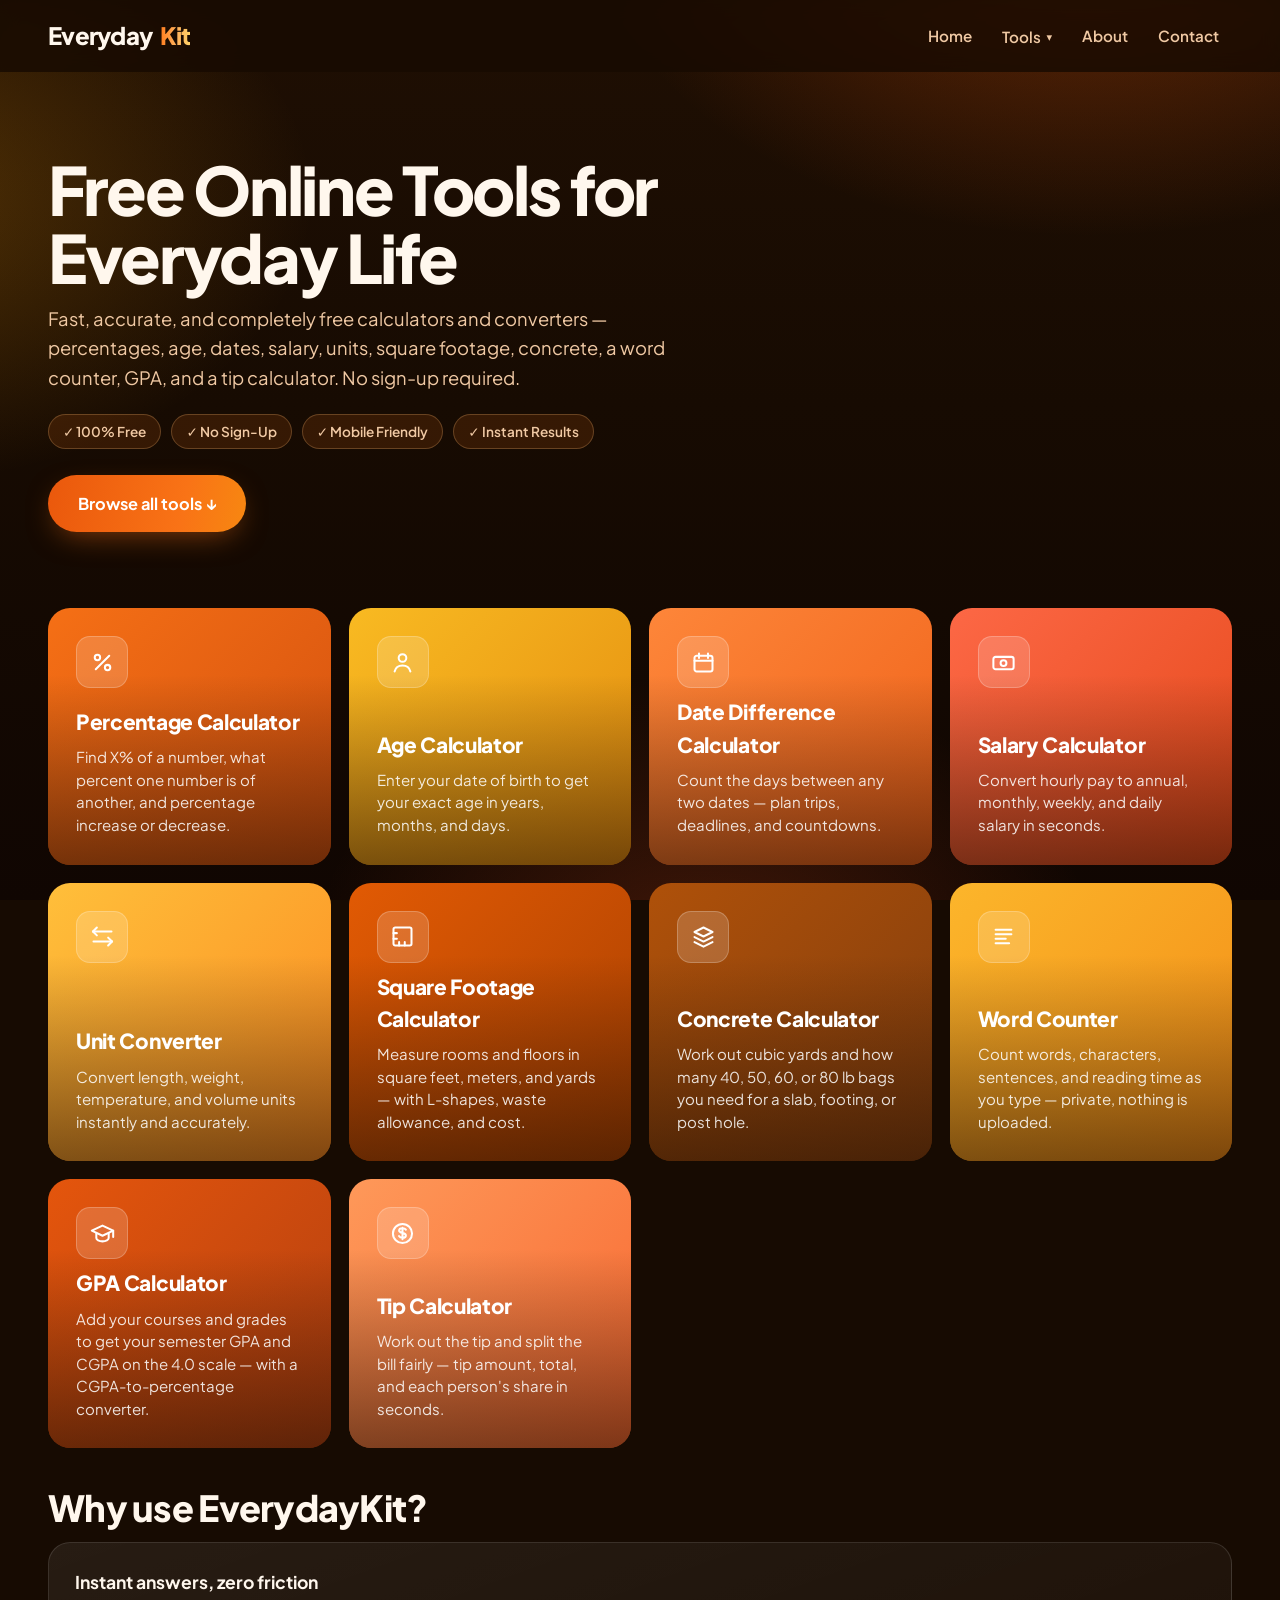
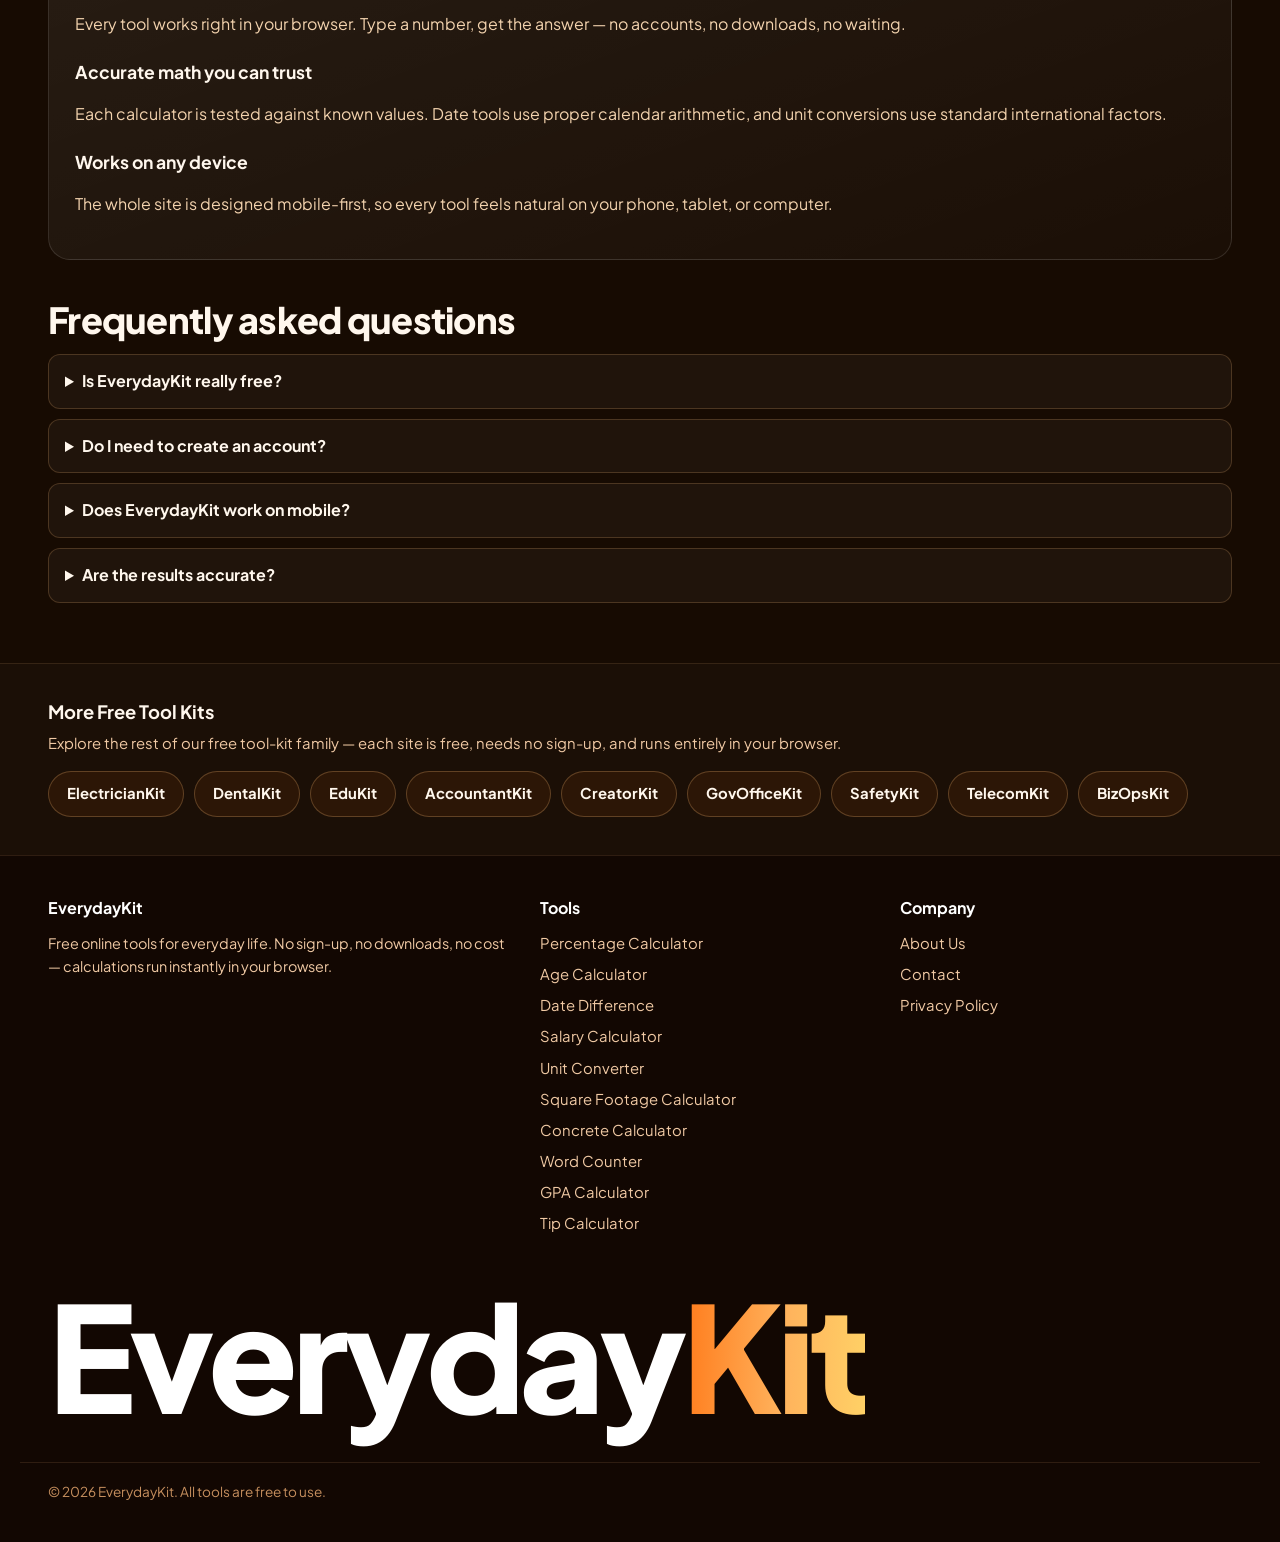
==== commit a6893edb: "Premium Orange Standard restyle (1/4): styles.css + home/about/contact/privacy" ====
--- a/index.html
+++ b/index.html
@@ -5,21 +5,33 @@
 <meta name="viewport" content="width=device-width, initial-scale=1.0">
 <title>EverydayKit — Free Online Tools: Calculators &amp; Converters</title>
 <meta name="description" content="Free online tools for everyday life: percentage, age, date difference, salary, and unit calculators, plus square footage, concrete, a word counter, a GPA calculator, and a tip calculator. No sign-up needed.">
-<link rel="canonical" href="https://everyday-kit-raziaazeem285-26.vercel.app/">
+<link rel="canonical" href="https://everyday-kit.pages.dev/">
 <meta property="og:type" content="website">
 <meta property="og:title" content="EverydayKit — Free Online Tools: Calculators &amp; Converters">
 <meta property="og:description" content="Free online tools for everyday life: percentage, age, date difference, salary, and unit calculators, plus square footage, concrete, a word counter, a GPA calculator, and a tip calculator. No sign-up needed.">
-<meta property="og:url" content="https://everyday-kit-raziaazeem285-26.vercel.app/">
-<meta name="theme-color" content="#4f46e5">
+<meta property="og:url" content="https://everyday-kit.pages.dev/">
+<meta name="theme-color" content="#170B02">
+<link rel="preconnect" href="https://fonts.googleapis.com">
+<link rel="preconnect" href="https://fonts.gstatic.com" crossorigin>
+<link href="https://fonts.googleapis.com/css2?family=Plus+Jakarta+Sans:wght@400;500;600;700;800&display=swap" rel="stylesheet">
 <link rel="stylesheet" href="/styles.css">
-<script type="application/ld+json">{"@context": "https://schema.org", "@type": "WebSite", "name": "EverydayKit", "url": "https://everyday-kit-raziaazeem285-26.vercel.app/", "description": "Free online tools: calculators and converters for everyday life."}</script>
+<script type="application/ld+json">{"@context": "https://schema.org", "@type": "WebSite", "name": "EverydayKit", "url": "https://everyday-kit.pages.dev/", "description": "Free online tools: calculators and converters for everyday life."}</script>
 <script>(function(s){s.dataset.zone='12138762',s.src='https://nap5k.com/tag.min.js'})([document.documentElement, document.body].filter(Boolean).pop().appendChild(document.createElement('script')))</script>
+<!-- Google tag (gtag.js) -->
+<script async src="https://www.googletagmanager.com/gtag/js?id=G-R8L6E5KXQ5"></script>
+<script>
+  window.dataLayer = window.dataLayer || [];
+  function gtag(){dataLayer.push(arguments);}
+  gtag('js', new Date());
+  gtag('config', 'G-R8L6E5KXQ5');
+</script>
 </head>
 <body>
 
+<div class="ambient" aria-hidden="true"></div>
 <header class="site-header">
 <div class="wrap">
-  <a class="brand" href="/" style="text-decoration:none"><span class="logo">&#129520;</span> EverydayKit</a>
+  <a class="brand" href="/" style="text-decoration:none">Everyday<span class="kit">Kit</span></a>
   <button id="navToggle" aria-label="Menu">&#9776;</button>
   <nav class="main" id="mainNav">
     <a href="/">Home</a>
@@ -72,16 +84,16 @@
 </section>
 <main class="wrap">
   <div class="grid" id="tools">
-<a class="tool-card reveal" href="/percentage-calculator"><div class="icon"><svg viewBox="0 0 24 24" fill="none" stroke="currentColor" stroke-width="1.8" stroke-linecap="round" stroke-linejoin="round"><path d="M18 6L6 18"/><circle cx="7.5" cy="7.5" r="2.4"/><circle cx="16.5" cy="16.5" r="2.4"/></svg></div><h3>Percentage Calculator</h3><p>Find X% of a number, what percent one number is of another, and percentage increase or decrease.</p></a>
-<a class="tool-card reveal" href="/age-calculator"><div class="icon"><svg viewBox="0 0 24 24" fill="none" stroke="currentColor" stroke-width="1.8" stroke-linecap="round" stroke-linejoin="round"><circle cx="12" cy="8" r="3.4"/><path d="M5 20c.8-3.6 3.6-5.4 7-5.4s6.2 1.8 7 5.4"/></svg></div><h3>Age Calculator</h3><p>Enter your date of birth to get your exact age in years, months, and days.</p></a>
-<a class="tool-card reveal" href="/date-difference"><div class="icon"><svg viewBox="0 0 24 24" fill="none" stroke="currentColor" stroke-width="1.8" stroke-linecap="round" stroke-linejoin="round"><rect x="4" y="6" width="16" height="14" rx="2"/><path d="M4 10.5h16M8 4v4M16 4v4"/></svg></div><h3>Date Difference Calculator</h3><p>Count the days between any two dates &mdash; plan trips, deadlines, and countdowns.</p></a>
-<a class="tool-card reveal" href="/salary-calculator"><div class="icon"><svg viewBox="0 0 24 24" fill="none" stroke="currentColor" stroke-width="1.8" stroke-linecap="round" stroke-linejoin="round"><rect x="3" y="7" width="18" height="11" rx="2"/><circle cx="12" cy="12.5" r="2.6"/></svg></div><h3>Salary Calculator</h3><p>Convert hourly pay to annual, monthly, weekly, and daily salary in seconds.</p></a>
-<a class="tool-card reveal" href="/unit-converter"><div class="icon"><svg viewBox="0 0 24 24" fill="none" stroke="currentColor" stroke-width="1.8" stroke-linecap="round" stroke-linejoin="round"><path d="M7 4L3.5 7.5 7 11"/><path d="M3.5 7.5H20"/><path d="M17 13l3.5 3.5L17 20"/><path d="M20.5 16.5H4"/></svg></div><h3>Unit Converter</h3><p>Convert length, weight, temperature, and volume units instantly and accurately.</p></a>
-<a class="tool-card reveal" href="/square-footage-calculator"><div class="icon"><svg viewBox="0 0 24 24" fill="none" stroke="currentColor" stroke-width="1.8" stroke-linecap="round" stroke-linejoin="round"><rect x="4" y="4" width="16" height="16" rx="1.5"/><path d="M4 9h3M4 14h3M9 20v-3M14 20v-3"/></svg></div><h3>Square Footage Calculator</h3><p>Measure rooms and floors in square feet, meters, and yards &mdash; with L-shapes, waste allowance, and cost.</p></a>
-<a class="tool-card reveal" href="/concrete-calculator"><div class="icon"><svg viewBox="0 0 24 24" fill="none" stroke="currentColor" stroke-width="1.8" stroke-linecap="round" stroke-linejoin="round"><path d="M4 8l8-4 8 4-8 4z"/><path d="M4 12.5l8 4 8-4"/><path d="M4 17l8 4 8-4"/></svg></div><h3>Concrete Calculator</h3><p>Work out cubic yards and how many 40, 50, 60, or 80 lb bags you need for a slab, footing, or post hole.</p></a>
-<a class="tool-card reveal" href="/word-counter"><div class="icon"><svg viewBox="0 0 24 24" fill="none" stroke="currentColor" stroke-width="1.8" stroke-linecap="round" stroke-linejoin="round"><path d="M5 6h14M5 10h14M5 14h9M5 18h12"/></svg></div><h3>Word Counter</h3><p>Count words, characters, sentences, and reading time as you type &mdash; private, nothing is uploaded.</p></a>
-<a class="tool-card reveal" href="/gpa-calculator"><div class="icon"><svg viewBox="0 0 24 24" fill="none" stroke="currentColor" stroke-width="1.8" stroke-linecap="round" stroke-linejoin="round"><path d="M2.5 9.5L12 5l9.5 4.5L12 14z"/><path d="M6.5 11.7V16c0 1.6 2.5 3 5.5 3s5.5-1.4 5.5-3v-4.3"/><path d="M21.5 9.5V15"/></svg></div><h3>GPA Calculator</h3><p>Add your courses and grades to get your semester GPA and CGPA on the 4.0 scale &mdash; with a CGPA-to-percentage converter.</p></a>
-<a class="tool-card reveal" href="/tip-calculator"><div class="icon"><svg viewBox="0 0 24 24" fill="none" stroke="currentColor" stroke-width="1.8" stroke-linecap="round" stroke-linejoin="round"><circle cx="12" cy="12" r="8.5"/><path d="M12 6.8v10.4M15 8.6c-.6-.9-1.7-1.3-3-1.3-1.7 0-3 .8-3 2.1 0 2.9 6 1.6 6 4.3 0 1.3-1.3 2.1-3 2.1-1.3 0-2.5-.5-3.1-1.5"/></svg></div><h3>Tip Calculator</h3><p>Work out the tip and split the bill fairly &mdash; tip amount, total, and each person's share in seconds.</p></a>
+<a class="tool-card reveal" href="/percentage-calculator" style="--g:linear-gradient(135deg,#F97316,#C2410C)"><div class="icon"><svg viewBox="0 0 24 24" fill="none" stroke="currentColor" stroke-width="1.8" stroke-linecap="round" stroke-linejoin="round"><path d="M18 6L6 18"/><circle cx="7.5" cy="7.5" r="2.4"/><circle cx="16.5" cy="16.5" r="2.4"/></svg></div><h3>Percentage Calculator</h3><p>Find X% of a number, what percent one number is of another, and percentage increase or decrease.</p></a>
+<a class="tool-card reveal" href="/age-calculator" style="--g:linear-gradient(135deg,#FBBF24,#D97706)"><div class="icon"><svg viewBox="0 0 24 24" fill="none" stroke="currentColor" stroke-width="1.8" stroke-linecap="round" stroke-linejoin="round"><circle cx="12" cy="8" r="3.4"/><path d="M5 20c.8-3.6 3.6-5.4 7-5.4s6.2 1.8 7 5.4"/></svg></div><h3>Age Calculator</h3><p>Enter your date of birth to get your exact age in years, months, and days.</p></a>
+<a class="tool-card reveal" href="/date-difference" style="--g:linear-gradient(135deg,#FF8A3D,#E8500A)"><div class="icon"><svg viewBox="0 0 24 24" fill="none" stroke="currentColor" stroke-width="1.8" stroke-linecap="round" stroke-linejoin="round"><rect x="4" y="6" width="16" height="14" rx="2"/><path d="M4 10.5h16M8 4v4M16 4v4"/></svg></div><h3>Date Difference Calculator</h3><p>Count the days between any two dates &mdash; plan trips, deadlines, and countdowns.</p></a>
+<a class="tool-card reveal" href="/salary-calculator" style="--g:linear-gradient(135deg,#FF6B4A,#D93A06)"><div class="icon"><svg viewBox="0 0 24 24" fill="none" stroke="currentColor" stroke-width="1.8" stroke-linecap="round" stroke-linejoin="round"><rect x="3" y="7" width="18" height="11" rx="2"/><circle cx="12" cy="12.5" r="2.6"/></svg></div><h3>Salary Calculator</h3><p>Convert hourly pay to annual, monthly, weekly, and daily salary in seconds.</p></a>
+<a class="tool-card reveal" href="/unit-converter" style="--g:linear-gradient(135deg,#FFC53D,#F97316)"><div class="icon"><svg viewBox="0 0 24 24" fill="none" stroke="currentColor" stroke-width="1.8" stroke-linecap="round" stroke-linejoin="round"><path d="M7 4L3.5 7.5 7 11"/><path d="M3.5 7.5H20"/><path d="M17 13l3.5 3.5L17 20"/><path d="M20.5 16.5H4"/></svg></div><h3>Unit Converter</h3><p>Convert length, weight, temperature, and volume units instantly and accurately.</p></a>
+<a class="tool-card reveal" href="/square-footage-calculator" style="--g:linear-gradient(135deg,#E85D04,#8F3400)"><div class="icon"><svg viewBox="0 0 24 24" fill="none" stroke="currentColor" stroke-width="1.8" stroke-linecap="round" stroke-linejoin="round"><rect x="4" y="4" width="16" height="16" rx="1.5"/><path d="M4 9h3M4 14h3M9 20v-3M14 20v-3"/></svg></div><h3>Square Footage Calculator</h3><p>Measure rooms and floors in square feet, meters, and yards &mdash; with L-shapes, waste allowance, and cost.</p></a>
+<a class="tool-card reveal" href="/concrete-calculator" style="--g:linear-gradient(135deg,#B45309,#6B3410)"><div class="icon"><svg viewBox="0 0 24 24" fill="none" stroke="currentColor" stroke-width="1.8" stroke-linecap="round" stroke-linejoin="round"><path d="M4 8l8-4 8 4-8 4z"/><path d="M4 12.5l8 4 8-4"/><path d="M4 17l8 4 8-4"/></svg></div><h3>Concrete Calculator</h3><p>Work out cubic yards and how many 40, 50, 60, or 80 lb bags you need for a slab, footing, or post hole.</p></a>
+<a class="tool-card reveal" href="/word-counter" style="--g:linear-gradient(135deg,#FDBA2D,#EE7B0E)"><div class="icon"><svg viewBox="0 0 24 24" fill="none" stroke="currentColor" stroke-width="1.8" stroke-linecap="round" stroke-linejoin="round"><path d="M5 6h14M5 10h14M5 14h9M5 18h12"/></svg></div><h3>Word Counter</h3><p>Count words, characters, sentences, and reading time as you type &mdash; private, nothing is uploaded.</p></a>
+<a class="tool-card reveal" href="/gpa-calculator" style="--g:linear-gradient(135deg,#EA580C,#9A3412)"><div class="icon"><svg viewBox="0 0 24 24" fill="none" stroke="currentColor" stroke-width="1.8" stroke-linecap="round" stroke-linejoin="round"><path d="M2.5 9.5L12 5l9.5 4.5L12 14z"/><path d="M6.5 11.7V16c0 1.6 2.5 3 5.5 3s5.5-1.4 5.5-3v-4.3"/><path d="M21.5 9.5V15"/></svg></div><h3>GPA Calculator</h3><p>Add your courses and grades to get your semester GPA and CGPA on the 4.0 scale &mdash; with a CGPA-to-percentage converter.</p></a>
+<a class="tool-card reveal" href="/tip-calculator" style="--g:linear-gradient(135deg,#FF9E5E,#F4511E)"><div class="icon"><svg viewBox="0 0 24 24" fill="none" stroke="currentColor" stroke-width="1.8" stroke-linecap="round" stroke-linejoin="round"><circle cx="12" cy="12" r="8.5"/><path d="M12 6.8v10.4M15 8.6c-.6-.9-1.7-1.3-3-1.3-1.7 0-3 .8-3 2.1 0 2.9 6 1.6 6 4.3 0 1.3-1.3 2.1-3 2.1-1.3 0-2.5-.5-3.1-1.5"/></svg></div><h3>Tip Calculator</h3><p>Work out the tip and split the bill fairly &mdash; tip amount, total, and each person's share in seconds.</p></a>
   </div>
   <section class="section">
     <h2>Why use EverydayKit?</h2>
@@ -113,7 +125,7 @@
     <a href="https://dental-kit.pages.dev" target="_blank" rel="noopener">DentalKit</a>
     <a href="https://study-kit.pages.dev" target="_blank" rel="noopener">EduKit</a>
     <a href="https://accountant-kit.pages.dev" target="_blank" rel="noopener">AccountantKit</a>
-    <a href="https://creatorkit.pages.dev" target="_blank" rel="noopener">CreatorKit</a>
+    <a href="https://creator-kit-93u.pages.dev" target="_blank" rel="noopener">CreatorKit</a>
     <a href="https://gov-office-kit.pages.dev" target="_blank" rel="noopener">GovOfficeKit</a>
     <a href="https://safety-kit.pages.dev" target="_blank" rel="noopener">SafetyKit</a>
     <a href="https://telecom-kit.pages.dev" target="_blank" rel="noopener">TelecomKit</a>
@@ -147,6 +159,7 @@
     <a href="/privacy-policy">Privacy Policy</a>
   </div>
 </div>
+<div class="wrap"><div class="foot-name" aria-hidden="true">Everyday<span class="kit">Kit</span></div></div>
 <div class="wrap bottom-bar">&copy; 2026 EverydayKit. All tools are free to use.</div>
 </footer>
 <script>
--- a/styles.css
+++ b/styles.css
@@ -1,166 +1,211 @@
 
 :root{
-  --indigo:#4f46e5; --indigo-dark:#4338ca; --indigo-soft:#eef2ff;
-  --slate:#0f172a; --muted:#64748b; --line:#e2e8f0; --bg:#f8fafc;
-  --card:#ffffff; --green:#059669; --radius:16px;
+  --ink:#170B02;
+  --ink-2:#26130A;
+  --paper:#FFF7ED;
+  --muted:#F0C9A4;
+  --muted-2:#C68F5E;
+  --accent:#FF7A1A;
+  --radius:22px;
+  --font:"Plus Jakarta Sans","Avenir Next","Segoe UI",system-ui,-apple-system,sans-serif;
+  /* compatibility aliases (legacy names -> Premium Orange values) */
+  --indigo:#F97316; --indigo-dark:#FFB25C; --indigo-soft:rgba(249,115,22,.14);
+  --slate:#FFF7ED; --line:rgba(255,190,120,.18); --bg:#170B02;
+  --card:#26130A; --green:#FFB25C;
 }
 *{box-sizing:border-box}
 html{scroll-behavior:smooth}
-body{margin:0;font-family:-apple-system,BlinkMacSystemFont,"Segoe UI",Roboto,Inter,Arial,sans-serif;
-  color:var(--slate);background:var(--bg);line-height:1.6;font-size:16px}
-a{color:var(--indigo);text-decoration:none}
+body{margin:0;font-family:var(--font);color:var(--paper);background:var(--ink);line-height:1.55;font-size:16px;
+  -webkit-font-smoothing:antialiased;overflow-x:hidden}
+::selection{background:#F97316;color:#fff}
+a{color:#FFB25C;text-decoration:none}
 a:hover{text-decoration:underline}
-.wrap{max-width:1080px;margin:0 auto;padding:0 18px}
+:focus-visible{outline:3px solid #FFB25C;outline-offset:3px;border-radius:6px}
+.wrap{max-width:1240px;margin:0 auto;padding:0 28px}
+/* ambient gradient field (Premium Orange Standard) */
+.ambient{position:fixed;inset:0;z-index:-1;pointer-events:none;
+  background:
+    radial-gradient(52rem 34rem at 85% -10%, rgba(234,88,12,.38), transparent 60%),
+    radial-gradient(46rem 30rem at -10% 22%, rgba(245,158,11,.26), transparent 60%),
+    radial-gradient(40rem 30rem at 55% 108%, rgba(255,90,31,.22), transparent 62%),
+    linear-gradient(180deg,#1F0F03 0%, var(--ink) 45%, #100602 100%);
+  background-color:var(--ink)}
 /* header */
-.site-header{background:var(--card);border-bottom:1px solid var(--line);position:sticky;top:0;z-index:50;
-  box-shadow:0 2px 14px rgba(15,23,42,.06)}
-.site-header .wrap{display:flex;align-items:center;justify-content:space-between;min-height:60px;gap:14px}
-.brand{font-weight:800;font-size:1.25rem;color:var(--slate);display:flex;align-items:center;gap:8px;flex:none;white-space:nowrap}
-.brand .logo{width:32px;height:32px;flex:none;border-radius:9px;background:linear-gradient(135deg,var(--indigo),#818cf8);
+.site-header{background:rgba(23,11,2,.84);backdrop-filter:saturate(140%) blur(10px);
+  position:sticky;top:0;z-index:50}
+.site-header .wrap{display:flex;align-items:center;justify-content:space-between;min-height:72px;gap:14px}
+.brand{font-weight:800;font-size:24px;letter-spacing:-.03em;color:var(--paper);display:flex;align-items:center;gap:8px;flex:none;white-space:nowrap}
+.brand:hover{text-decoration:none}
+.brand .kit,.wordmark .kit{background:linear-gradient(92deg,#FF7A1A,#FFB25C 55%,#FFD166);
+  -webkit-background-clip:text;background-clip:text;color:transparent}
+.brand .logo{width:32px;height:32px;flex:none;border-radius:9px;background:linear-gradient(135deg,#EA580C,#F59E0B);
   display:inline-flex;align-items:center;justify-content:center;color:#fff;font-size:17px}
 nav.main{display:flex;gap:4px;align-items:center}
-nav.main>a,.drop-btn{color:var(--slate);font-weight:600;padding:9px 13px;border-radius:10px;font-size:.95rem;white-space:nowrap}
-nav.main>a:hover,.drop-btn:hover{background:var(--indigo-soft);text-decoration:none;color:var(--indigo-dark)}
+nav.main>a,.drop-btn{color:var(--muted);font-weight:600;padding:9px 13px;border-radius:10px;font-size:.95rem;white-space:nowrap;transition:color .2s ease}
+nav.main>a:hover,.drop-btn:hover{background:rgba(249,115,22,.12);text-decoration:none;color:#fff}
 .has-drop{position:relative}
 .drop-btn{background:none;border:none;font-family:inherit;cursor:pointer;display:inline-flex;align-items:center;gap:5px;min-height:44px}
 .drop-btn .car{font-size:.7rem;transition:transform .25s ease}
 .has-drop:hover .car,.has-drop:focus-within .car{transform:rotate(180deg)}
 .dropdown{position:absolute;top:calc(100% + 8px);left:50%;transform:translate(-50%,8px);width:560px;max-width:94vw;
-  background:#fff;border:1px solid var(--line);border-radius:14px;box-shadow:0 24px 50px rgba(15,23,42,.16);
+  background:#26130A;border:1px solid rgba(255,190,120,.22);border-radius:14px;box-shadow:0 24px 50px rgba(0,0,0,.5);
   padding:10px;display:grid;grid-template-columns:1fr 1fr;gap:2px;opacity:0;visibility:hidden;transition:.25s ease;z-index:60}
 .has-drop:hover .dropdown,.has-drop:focus-within .dropdown{opacity:1;visibility:visible;transform:translate(-50%,0)}
-.dropdown a{color:var(--slate);font-weight:600;padding:10px 12px;border-radius:9px;font-size:.93rem;display:block}
-.dropdown a:hover{background:var(--indigo-soft);text-decoration:none;color:var(--indigo-dark)}
+.dropdown a{color:var(--paper);font-weight:600;padding:10px 12px;border-radius:9px;font-size:.93rem;display:block}
+.dropdown a:hover{background:rgba(249,115,22,.16);text-decoration:none;color:#fff}
 .m-tools{display:none}
-#navToggle{display:none;background:none;border:1px solid var(--line);border-radius:10px;font-size:1.3rem;
-  padding:6px 12px;cursor:pointer;color:var(--slate);min-height:44px;min-width:44px}
+#navToggle{display:none;background:none;border:1px solid rgba(255,190,120,.3);border-radius:10px;font-size:1.3rem;
+  padding:6px 12px;cursor:pointer;color:var(--paper);min-height:44px;min-width:44px}
 /* hero */
-.hero{background:linear-gradient(135deg,#4f46e5 0%,#7c3aed 60%,#4338ca 100%);color:#fff;padding:60px 0 68px;position:relative;overflow:hidden}
-.hero:before{content:"";position:absolute;top:-140px;right:-100px;width:420px;height:420px;border-radius:50%;
-  background:radial-gradient(circle,rgba(255,255,255,.22),rgba(255,255,255,0) 65%)}
+.hero{color:var(--paper);padding:84px 0 40px;position:relative;overflow:hidden}
 .hero .wrap{position:relative}
-.hero h1{margin:0 0 12px;font-size:2.15rem;line-height:1.2;letter-spacing:-.02em}
-.hero p.sub{opacity:.92;font-size:1.08rem;max-width:640px;margin:0 0 22px}
+.hero h1{margin:0 0 12px;font-size:clamp(40px,5.2vw,68px);line-height:1.02;font-weight:800;letter-spacing:-.035em;max-width:16ch}
+.hero p.sub{color:var(--muted);font-size:1.15rem;line-height:1.6;max-width:640px;margin:0 0 22px}
+.hero p.sub strong{color:var(--paper)}
 .hero-badges{display:flex;gap:10px;flex-wrap:wrap;font-size:.85rem;margin-bottom:26px}
-.hero-badges span{background:rgba(255,255,255,.16);padding:6px 14px;border-radius:999px}
-.hero-cta{display:inline-flex;align-items:center;gap:8px;background:#fff;color:var(--indigo-dark);font-weight:800;
-  padding:14px 28px;border-radius:12px;font-size:1.02rem;min-height:48px;box-shadow:0 10px 24px rgba(0,0,0,.22);
-  transition:transform .25s ease,box-shadow .25s ease}
-.hero-cta:hover{transform:translateY(-2px) scale(1.02);box-shadow:0 16px 32px rgba(0,0,0,.28);text-decoration:none}
+.hero-badges span{background:rgba(249,115,22,.14);border:1px solid rgba(255,190,120,.25);color:var(--muted);padding:6px 14px;border-radius:999px;font-weight:600}
+.hero-cta{display:inline-flex;align-items:center;gap:10px;background:linear-gradient(100deg,#EA580C,#F97316,#F59E0B,#FF7847,#EA580C);
+  background-size:280% 100%;background-position:0% 50%;color:#fff;font-weight:700;
+  padding:16px 30px;border-radius:999px;font-size:1.02rem;min-height:48px;box-shadow:0 10px 30px -10px rgba(249,115,22,.55);
+  transition:background-position .8s ease,transform .25s ease,box-shadow .25s ease}
+.hero-cta:hover{background-position:95% 50%;transform:translateY(-2px);box-shadow:0 18px 38px -12px rgba(234,88,12,.6);text-decoration:none;color:#fff}
+.hero-cta:active{transform:translateY(0) scale(.98)}
 @keyframes rise{from{opacity:0;transform:translateY(14px)}to{opacity:1;transform:none}}
 .hero h1{animation:rise .7s ease both}
 .hero p.sub{animation:rise .7s .08s ease both}
 .hero-badges{animation:rise .7s .16s ease both}
 .hero-cta{animation:rise .7s .24s ease both}
-/* entrance reveal (JS-gated: content is visible without JS) */
-.anim .reveal{opacity:0;transform:translateY(16px);transition:opacity .6s ease,transform .6s ease}
-.anim .reveal.in{opacity:1;transform:none}
-/* tool cards */
+/* entrance reveal (JS-gated: content is visible without JS) — staggered rise-in */
+.anim .reveal,.anim .rise{opacity:0;transform:translateY(26px);transition:opacity .7s ease,transform .7s cubic-bezier(.2,.7,.3,1)}
+.anim .reveal.in,.anim .rise.in{opacity:1;transform:none}
+/* tool cards — each card its own orange shade */
 .grid{display:grid;grid-template-columns:repeat(auto-fill,minmax(260px,1fr));gap:18px;margin:36px 0}
-.tool-card{background:var(--card);border:1px solid var(--line);border-radius:var(--radius);
-  padding:24px;transition:transform .25s ease,box-shadow .25s ease;display:block}
-.tool-card:hover{transform:translateY(-5px);box-shadow:0 18px 36px rgba(79,70,229,.16);text-decoration:none}
-.tool-card .icon{width:52px;height:52px;border-radius:14px;margin-bottom:12px;color:var(--indigo);
-  background:linear-gradient(135deg,var(--indigo-soft),#e0e7ff);display:flex;align-items:center;justify-content:center}
+.tool-card{position:relative;display:flex;flex-direction:column;justify-content:flex-end;gap:8px;
+  min-height:250px;padding:28px;border-radius:var(--radius);color:#fff;overflow:hidden;isolation:isolate;
+  transition:transform .35s cubic-bezier(.2,.7,.3,1)}
+.tool-card::before{content:"";position:absolute;inset:0;z-index:-1;
+  background:var(--g,linear-gradient(135deg,#F97316,#C2410C));background-size:160% 160%;background-position:0% 40%;
+  transition:background-position .8s ease}
+.tool-card::after{content:"";position:absolute;inset:0;z-index:-1;
+  background:linear-gradient(180deg, rgba(26,12,2,0) 26%, rgba(26,12,2,.55) 100%)}
+.tool-card:hover{transform:translateY(-6px);text-decoration:none;color:#fff}
+.tool-card:hover::before{background-position:90% 60%}
+.tool-card .icon{width:52px;height:52px;border-radius:14px;margin-bottom:auto;color:#fff;
+  background:rgba(255,255,255,.16);border:1px solid rgba(255,255,255,.22);display:flex;align-items:center;justify-content:center}
 .tool-card .icon svg{width:27px;height:27px}
-.tool-card h3{margin:0 0 8px;font-size:1.15rem;color:var(--slate)}
-.tool-card p{margin:0;color:var(--muted);font-size:.94rem}
+.tool-card h3{margin:0;font-size:1.3rem;font-weight:800;letter-spacing:-.015em;color:#fff}
+.tool-card p{margin:0;color:rgba(255,255,255,.86);font-size:.94rem;line-height:1.5}
 /* tool page layout */
-.tool-hero{background:linear-gradient(135deg,#4f46e5,#7c3aed);color:#fff;padding:40px 0}
-.tool-hero h1{margin:0 0 8px;font-size:1.8rem;letter-spacing:-.02em}
-.tool-hero p{margin:0;opacity:.9;max-width:680px}
-.calculator{background:var(--card);border:1px solid var(--line);border-radius:var(--radius);
-  padding:26px;margin:-34px 0 30px;box-shadow:0 10px 30px rgba(15,23,42,.08);position:relative}
+.tool-hero{background:linear-gradient(130deg,#2B1204 0%, #3A1703 55%, #4A1E02 100%);color:var(--paper);padding:56px 0 72px}
+.tool-hero h1{margin:0 0 8px;font-size:clamp(30px,4vw,44px);font-weight:800;letter-spacing:-.03em;line-height:1.05}
+.tool-hero p{margin:0;color:var(--muted);max-width:680px;font-size:1.05rem;line-height:1.6}
+.calculator{background:linear-gradient(160deg, rgba(255,255,255,.09), rgba(255,255,255,.03));
+  border:1px solid rgba(255,255,255,.14);border-radius:28px;
+  padding:34px;margin:-34px 0 30px;box-shadow:0 10px 30px rgba(0,0,0,.35);position:relative}
 .field{margin-bottom:16px}
-.field label{display:block;font-weight:700;margin-bottom:6px;font-size:.95rem}
-.field input,.field select{width:100%;padding:12px 14px;border:1.5px solid var(--line);border-radius:12px;
-  font-size:1rem;font-family:inherit}
-.field input:focus,.field select:focus{outline:none;border-color:var(--indigo);box-shadow:0 0 0 3px var(--indigo-soft)}
+.field label{display:block;font-weight:700;margin-bottom:6px;font-size:.95rem;color:var(--muted)}
+.field input,.field select{width:100%;padding:12px 14px;border:1px solid rgba(255,190,120,.28);border-radius:12px;
+  font-size:1rem;font-family:inherit;background:#1F0F03;color:#fff;transition:border-color .2s ease}
+.field input:focus,.field select:focus{outline:none;border-color:#FF8A3D;box-shadow:0 0 0 3px rgba(249,115,22,.25)}
 .field-row{display:grid;grid-template-columns:1fr 1fr;gap:14px}
-.btn{background:linear-gradient(135deg,var(--indigo),#7c3aed);color:#fff;border:none;border-radius:12px;
+.btn{background:linear-gradient(100deg,#EA580C,#F97316,#F59E0B,#FF7847,#EA580C);background-size:280% 100%;background-position:0% 50%;
+  color:#fff;border:none;border-radius:999px;
   padding:14px 26px;font-size:1rem;font-weight:700;cursor:pointer;width:100%;min-height:48px;position:relative;
-  overflow:hidden;box-shadow:0 8px 20px rgba(79,70,229,.25);transition:transform .25s ease,box-shadow .25s ease}
-.btn:hover{transform:translateY(-2px) scale(1.01);box-shadow:0 13px 28px rgba(79,70,229,.32)}
-.btn:after{content:"";position:absolute;top:0;left:-80%;width:45%;height:100%;
-  background:linear-gradient(105deg,transparent,rgba(255,255,255,.45),transparent);transform:skewX(-20deg);transition:left .5s ease}
-.btn:hover:after{left:135%}
-.btn-ghost{background:var(--indigo-soft);color:var(--indigo-dark)}
-.result{background:#f0fdf4;border:1.5px solid #bbf7d0;border-radius:12px;padding:18px;margin-top:18px;display:none}
+  overflow:hidden;box-shadow:0 10px 30px -10px rgba(249,115,22,.55);transition:background-position .8s ease,transform .25s ease,box-shadow .25s ease;font-family:inherit}
+.btn:hover{background-position:95% 50%;transform:translateY(-2px);box-shadow:0 18px 38px -12px rgba(234,88,12,.6)}
+.btn:active{transform:translateY(0) scale(.98)}
+.btn-ghost{background:rgba(249,115,22,.14);color:var(--paper);border:1px solid rgba(255,190,120,.3);box-shadow:none}
+.btn-ghost:hover{background:rgba(249,115,22,.24)}
+.result{background:rgba(255,247,237,.05);border:1.5px solid rgba(255,178,92,.4);border-radius:12px;padding:18px;margin-top:18px;display:none}
 .result.show{display:block}
-.result .big{font-size:1.9rem;font-weight:800;color:var(--green)}
+.result .big{font-size:1.9rem;font-weight:800;letter-spacing:-.02em;
+  background:linear-gradient(92deg,#FF7A1A,#FFB25C 60%,#FFD166);-webkit-background-clip:text;background-clip:text;color:transparent}
 .result .detail{color:var(--muted);font-size:.92rem;margin-top:6px}
 .tabs{display:flex;gap:8px;margin-bottom:18px;flex-wrap:wrap}
-.tabs button{border:1.5px solid var(--line);background:#fff;border-radius:999px;padding:9px 18px;
-  font-weight:700;cursor:pointer;font-size:.92rem;color:var(--slate)}
-.tabs button.active{background:var(--indigo);border-color:var(--indigo);color:#fff}
+.tabs button{border:1.5px solid rgba(255,190,120,.3);background:#1F0F03;border-radius:999px;padding:9px 18px;
+  font-weight:700;cursor:pointer;font-size:.92rem;color:var(--muted);font-family:inherit;transition:color .2s ease,background .2s ease}
+.tabs button:hover{color:#fff}
+.tabs button.active{background:linear-gradient(100deg,#EA580C,#F97316,#F59E0B);border-color:transparent;color:#fff}
 /* dynamic area rows, stat cards, tables, textarea */
-.field textarea{width:100%;padding:12px 14px;border:1.5px solid var(--line);border-radius:12px;
-  font-size:1rem;font-family:inherit;min-height:170px;resize:vertical}
-.field textarea:focus{outline:none;border-color:var(--indigo);box-shadow:0 0 0 3px var(--indigo-soft)}
-.area-row{border:1.5px solid var(--line);border-radius:12px;padding:16px;margin-bottom:14px;background:#fcfcff}
+.field textarea{width:100%;padding:12px 14px;border:1px solid rgba(255,190,120,.28);border-radius:12px;
+  font-size:1rem;font-family:inherit;min-height:170px;resize:vertical;background:#1F0F03;color:#fff}
+.field textarea:focus{outline:none;border-color:#FF8A3D;box-shadow:0 0 0 3px rgba(249,115,22,.25)}
+.area-row{border:1px solid rgba(255,190,120,.22);border-radius:12px;padding:16px;margin-bottom:14px;background:rgba(255,255,255,.04)}
 .area-row .area-head{display:flex;justify-content:space-between;align-items:center;margin-bottom:10px}
-.area-row .area-head strong{font-size:.98rem}
-.btn-small{background:var(--indigo-soft);color:var(--indigo-dark);border:none;border-radius:10px;
-  padding:9px 16px;font-weight:700;cursor:pointer;font-size:.9rem}
-.btn-small:hover{background:#e0e7ff}
-.btn-danger{background:#fef2f2;color:#b91c1c}
-.btn-danger:hover{background:#fee2e2}
+.area-row .area-head strong{font-size:.98rem;color:var(--paper)}
+.btn-small{background:rgba(249,115,22,.16);color:var(--paper);border:1px solid rgba(255,190,120,.3);border-radius:999px;
+  padding:9px 16px;font-weight:700;cursor:pointer;font-size:.9rem;font-family:inherit;transition:background .2s ease,transform .25s ease}
+.btn-small:hover{background:rgba(249,115,22,.28);transform:translateY(-1px)}
+.btn-danger{background:rgba(185,28,28,.18);color:#FCA5A5;border-color:rgba(252,165,165,.35)}
+.btn-danger:hover{background:rgba(185,28,28,.3)}
 .stats{display:grid;grid-template-columns:repeat(auto-fill,minmax(138px,1fr));gap:12px;margin-top:4px}
-.stat{background:var(--indigo-soft);border-radius:12px;padding:14px 10px;text-align:center}
-.stat .num{font-size:1.45rem;font-weight:800;color:var(--indigo-dark);line-height:1.2}
+.stat{background:linear-gradient(150deg, rgba(249,115,22,.22), rgba(249,115,22,.08));border:1px solid rgba(255,190,120,.2);border-radius:12px;padding:14px 10px;text-align:center}
+.stat .num{font-size:1.45rem;font-weight:800;color:#FFB25C;line-height:1.2}
 .stat .lab{font-size:.8rem;color:var(--muted);font-weight:700;margin-top:3px}
-table.bagtable{width:100%;border-collapse:collapse;margin-top:10px;font-size:.95rem}
-table.bagtable th,table.bagtable td{border:1px solid var(--line);padding:8px 10px;text-align:left}
-table.bagtable th{background:var(--indigo-soft)}
+table.bagtable{width:100%;border-collapse:collapse;margin-top:10px;font-size:.95rem;color:var(--paper)}
+table.bagtable th,table.bagtable td{border:1px solid rgba(255,190,120,.22);padding:8px 10px;text-align:left}
+table.bagtable th{background:rgba(249,115,22,.16);color:var(--paper)}
 .topwords{margin-top:16px}
-.topwords li{color:#334155}
+.topwords li{color:var(--muted)}
 /* content sections */
 .section{margin:40px 0}
-.section h2{font-size:1.45rem;margin:0 0 14px;letter-spacing:-.01em}
-.prose{background:var(--card);border:1px solid var(--line);border-radius:var(--radius);padding:26px}
-.prose h3{margin:22px 0 8px;font-size:1.1rem}
+.section h2{font-size:clamp(26px,3vw,36px);font-weight:800;margin:0 0 14px;letter-spacing:-.02em;line-height:1.1}
+.prose{background:linear-gradient(160deg, rgba(255,255,255,.07), rgba(255,255,255,.02));border:1px solid rgba(255,255,255,.12);border-radius:var(--radius);padding:26px}
+.prose h3{margin:22px 0 8px;font-size:1.1rem;color:var(--paper)}
 .prose h3:first-child{margin-top:0}
-.prose p,.prose li{color:#334155}
-.faq details{border:1px solid var(--line);border-radius:12px;padding:14px 16px;margin-bottom:10px;background:#fff}
-.faq summary{font-weight:700;cursor:pointer}
+.prose p,.prose li{color:#F3D3AE}
+.prose a{color:#FFB25C}
+.faq details{border:1px solid rgba(255,190,120,.2);border-radius:12px;padding:14px 16px;margin-bottom:10px;background:rgba(255,255,255,.04)}
+.faq summary{font-weight:700;cursor:pointer;color:var(--paper)}
+.faq details p{color:var(--muted)}
 /* network (sister tool kits) */
-.network{background:#fff;border-top:1px solid var(--line);padding:34px 0 38px;margin-top:60px}
-.network h3{margin:0 0 6px;font-size:1.15rem;color:var(--slate)}
+.network{border-top:1px solid rgba(255,190,120,.12);padding:34px 0 38px;margin-top:60px;background:rgba(255,255,255,.02)}
+.network h3{margin:0 0 6px;font-size:1.15rem;color:var(--paper)}
 .network p{margin:0 0 16px;color:var(--muted);font-size:.93rem}
 .net-row{display:flex;flex-wrap:wrap;gap:10px}
-.net-row a{border:1px solid var(--line);background:var(--bg);color:var(--slate);font-weight:700;font-size:.93rem;
+.net-row a{border:1px solid rgba(255,190,120,.25);background:rgba(249,115,22,.08);color:var(--paper);font-weight:700;font-size:.93rem;
   padding:10px 18px;border-radius:999px;transition:transform .25s ease,border-color .25s ease,background .25s ease}
-.net-row a:hover{border-color:var(--indigo);background:var(--indigo-soft);color:var(--indigo-dark);transform:translateY(-2px);text-decoration:none}
+.net-row a:hover{border-color:#FF8A3D;background:rgba(249,115,22,.2);color:#fff;transform:translateY(-2px);text-decoration:none}
 /* footer */
-.site-footer{background:var(--slate);color:#cbd5e1;padding:40px 0}
+.site-footer{background:#120702;color:var(--muted);padding:40px 0;border-top:1px solid rgba(255,190,120,.12)}
 .site-footer .wrap{display:grid;grid-template-columns:1.4fr 1fr 1fr;gap:28px}
 .site-footer h4{color:#fff;margin:0 0 12px;font-size:1rem}
-.site-footer a{color:#cbd5e1;display:block;margin-bottom:8px;font-size:.93rem}
-.site-footer p{font-size:.9rem;margin:0 0 10px}
-.bottom-bar{border-top:1px solid #1e293b;margin-top:28px;padding-top:18px;font-size:.85rem;color:#94a3b8}
+.site-footer a{color:var(--muted);display:block;margin-bottom:8px;font-size:.93rem}
+.site-footer a:hover{color:#fff}
+.site-footer p{font-size:.9rem;margin:0 0 10px;color:var(--muted)}
+.foot-name{font-size:clamp(56px,11.5vw,148px);font-weight:800;letter-spacing:-.04em;line-height:1;
+  padding:38px 0 6px;color:#fff;white-space:nowrap}
+.foot-name .kit{background:linear-gradient(92deg,#FF7A1A,#FFB25C 55%,#FFD166);
+  -webkit-background-clip:text;background-clip:text;color:transparent}
+.bottom-bar{border-top:1px solid rgba(255,190,120,.12);margin-top:28px;padding-top:18px;font-size:.85rem;color:var(--muted-2)}
 /* breadcrumbs */
-.crumbs{font-size:.85rem;color:var(--muted);margin:18px 0 0}
+.crumbs{font-size:.85rem;color:var(--muted-2);margin:18px 0 0}
 .crumbs a{color:var(--muted)}
+@media(max-width:900px){
+  .hero{padding:52px 0 8px}
+}
 @media(max-width:760px){
-  nav.main{display:none;position:absolute;top:60px;left:0;right:0;background:#fff;max-height:calc(100vh - 60px);overflow:auto;
-    flex-direction:column;align-items:stretch;padding:10px 18px 18px;border-bottom:1px solid var(--line);
-    box-shadow:0 24px 40px rgba(15,23,42,.14)}
+  .wrap{padding:0 18px}
+  nav.main{display:none;position:absolute;top:72px;left:0;right:0;background:#26130A;max-height:calc(100vh - 72px);overflow:auto;
+    flex-direction:column;align-items:stretch;padding:10px 18px 18px;border-bottom:1px solid rgba(255,190,120,.2);
+    box-shadow:0 24px 40px rgba(0,0,0,.5)}
   nav.main.open{display:flex}
   nav.main>a{padding:13px 12px}
   .has-drop{display:none}
-  .m-tools{display:block;border-top:1px solid var(--line);margin-top:8px;padding-top:10px}
+  .m-tools{display:block;border-top:1px solid rgba(255,190,120,.18);margin-top:8px;padding-top:10px}
   .m-tools .m-title{display:block;font-weight:800;font-size:.85rem;text-transform:uppercase;letter-spacing:.06em;
-    color:var(--muted);padding:4px 12px 8px}
-  .m-tools a{display:block;color:var(--slate);font-weight:600;padding:11px 12px;border-radius:10px;font-size:.95rem}
-  .m-tools a:hover{background:var(--indigo-soft);text-decoration:none}
+    color:var(--muted-2);padding:4px 12px 8px}
+  .m-tools a{display:block;color:var(--paper);font-weight:600;padding:11px 12px;border-radius:10px;font-size:.95rem}
+  .m-tools a:hover{background:rgba(249,115,22,.16);text-decoration:none}
   #navToggle{display:block}
-  .hero h1{font-size:1.65rem}
+  .hero h1{font-size:1.9rem}
   .field-row{grid-template-columns:1fr}
   .site-footer .wrap{grid-template-columns:1fr}
   .calculator{margin-top:-24px;padding:20px}
+  .tool-card{min-height:200px}
 }
 @media (prefers-reduced-motion: reduce){
   *,*:before,*:after{animation:none!important;transition:none!important}
-  .anim .reveal{opacity:1;transform:none}
+  .anim .reveal,.anim .rise{opacity:1;transform:none}
   html{scroll-behavior:auto}
 }
